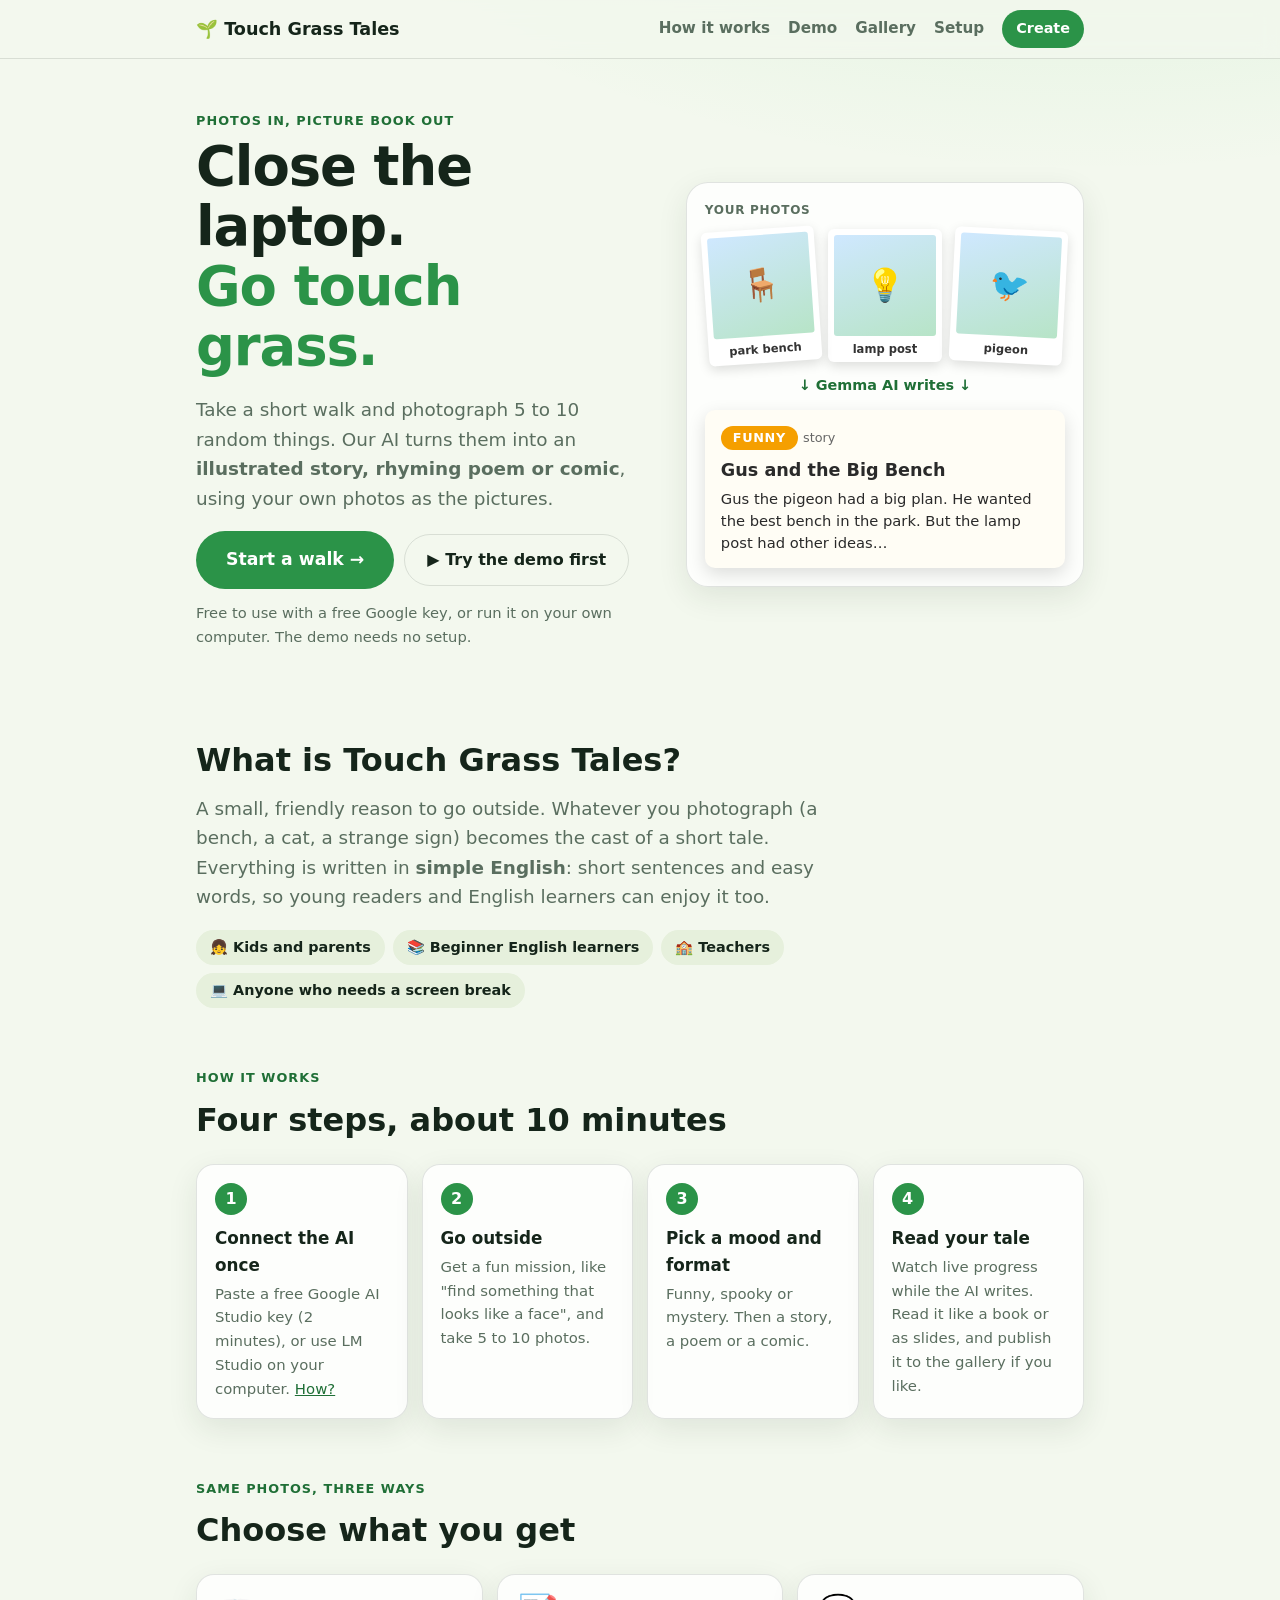
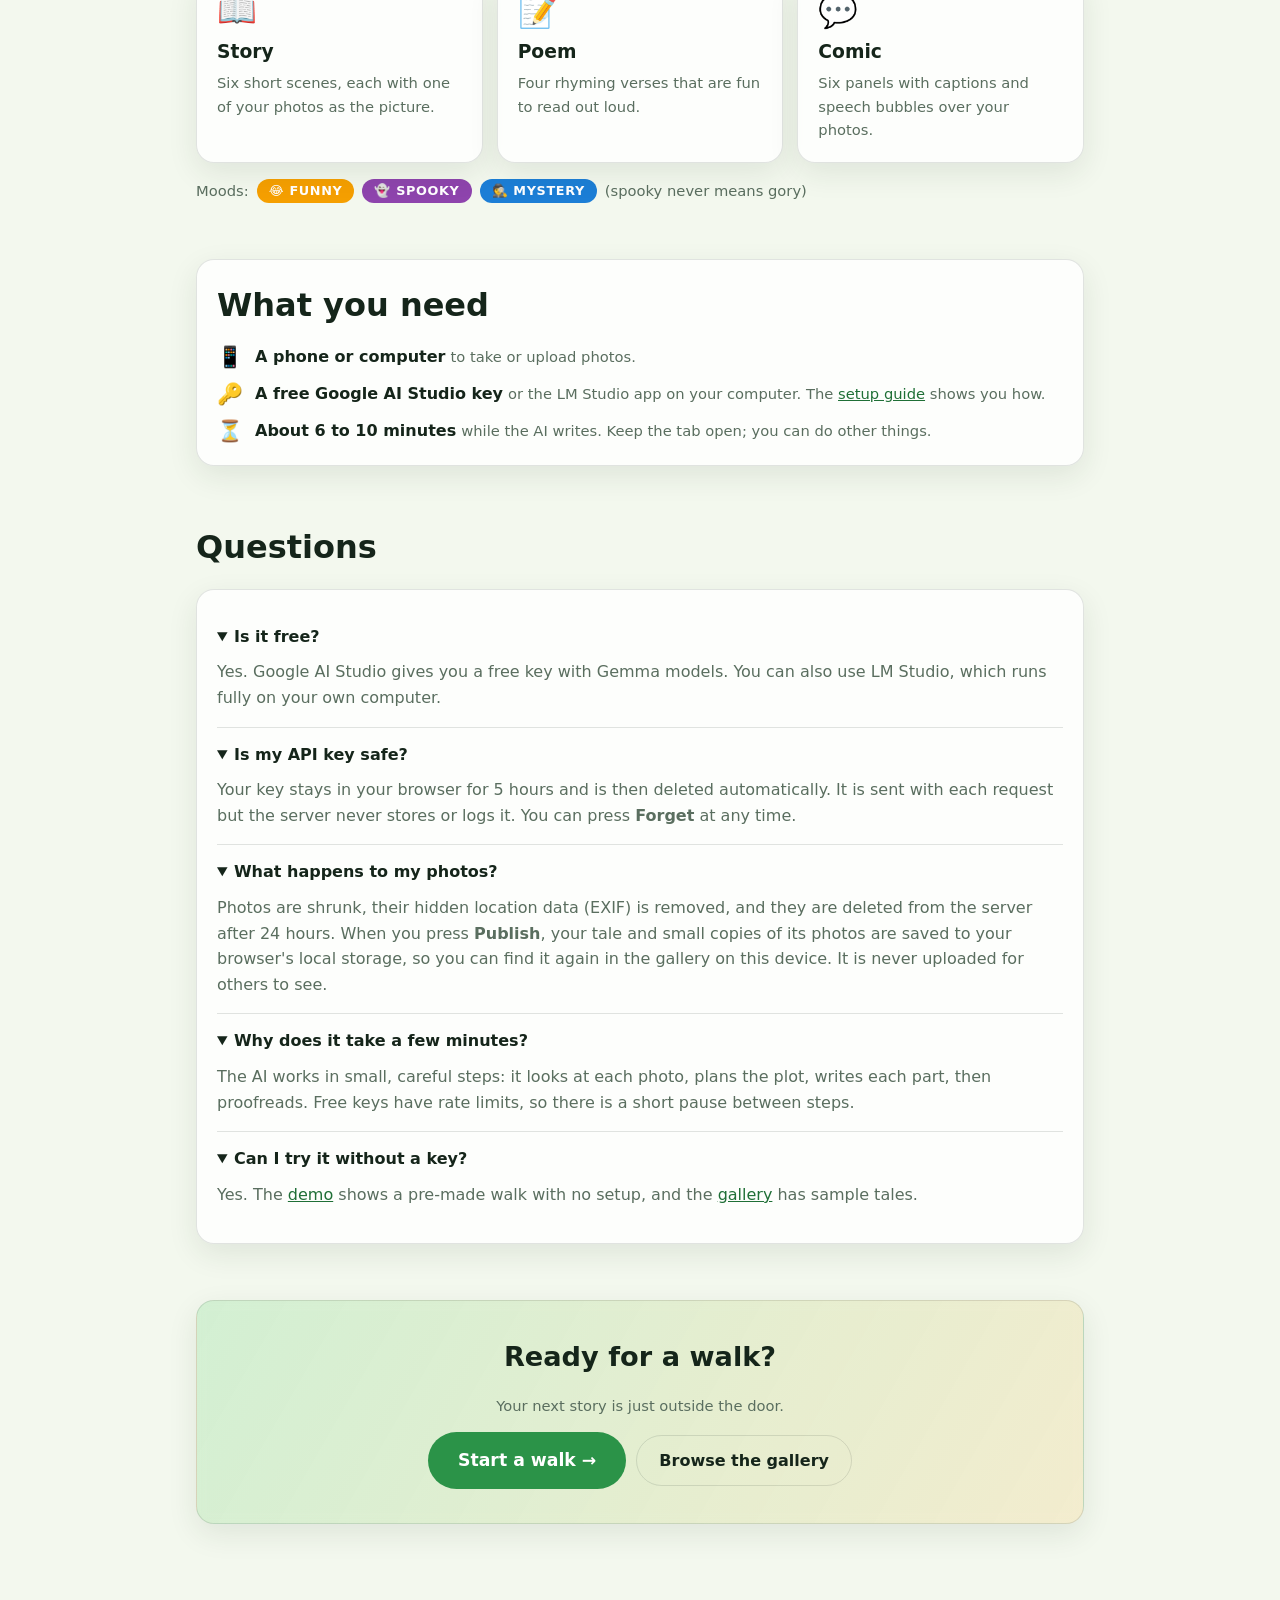
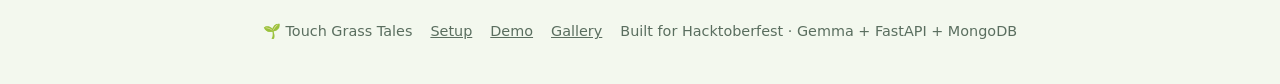
==== app/static/index.html @ 69252c57 "week2 commits" ====
<!doctype html>
<html lang="en">
<head>
<meta charset="utf-8">
<meta name="viewport" content="width=device-width, initial-scale=1">
<title>Touch Grass Tales</title>
<meta name="description" content="Go outside, snap 5 to 10 photos, and Gemma AI turns them into an illustrated children's story, poem or comic.">
<link rel="icon" href="data:image/svg+xml,%3Csvg xmlns='http://www.w3.org/2000/svg' viewBox='0 0 100 100'%3E%3Ctext y='.9em' font-size='90'%3E🌱%3C/text%3E%3C/svg%3E">
<link rel="stylesheet" href="css/styles.css">
</head>
<body>
<header class="nav"><div class="wrap">
  <a class="logo" href="index.html">🌱 Touch Grass Tales</a>
  <nav class="links" aria-label="Main">
    <a class="l" href="#how">How it works</a><a class="l" href="demo.html">Demo</a><a class="l" href="gallery.html">Gallery</a><a class="l" href="setup.html">Setup</a>
  </nav>
  <a class="btn sm cta" href="create.html">Create</a>
</div></header>
<main class="wrap">
  <section class="hero2">
    <div>
      <span class="eyebrow">Photos in, picture book out</span>
      <h1>Close the laptop.<br><span class="grass">Go touch grass.</span></h1>
      <p class="lead">Take a short walk and photograph 5 to 10 random things. Our AI turns them into an <b>illustrated story, rhyming poem or comic</b>, using your own photos as the pictures.</p>
      <div class="row"><a class="btn lg" href="create.html">Start a walk →</a><a class="btn ghost" href="demo.html">▶ Try the demo first</a></div>
      <p class="muted fine">Free to use with a free Google key, or run it on your own computer. The demo needs no setup.</p>
    </div>
    <div class="flow" aria-label="Example: three photos become a story">
      <p class="lbl">Your photos</p>
      <div class="polas" aria-hidden="true">
        <div class="pola"><i>🪑</i>park bench</div>
        <div class="pola"><i>💡</i>lamp post</div>
        <div class="pola"><i>🐦</i>pigeon</div>
      </div>
      <p class="arrow">↓ Gemma AI writes ↓</p>
      <div class="page">
        <span class="badge funny">Funny</span> <span style="font-size:.8rem;color:#666">story</span>
        <h3>Gus and the Big Bench</h3>
        <p>Gus the pigeon had a big plan. He wanted the best bench in the park. But the lamp post had other ideas…</p>
      </div>
    </div>
  </section>

  <section class="section">
    <h2>What is Touch Grass Tales?</h2>
    <p class="lead">A small, friendly reason to go outside. Whatever you photograph (a bench, a cat, a strange sign) becomes the cast of a short tale. Everything is written in <b>simple English</b>: short sentences and easy words, so young readers and English learners can enjoy it too.</p>
    <div class="who" aria-label="Who it is for">
      <span>👧 Kids and parents</span><span>📚 Beginner English learners</span><span>🏫 Teachers</span><span>💻 Anyone who needs a screen break</span>
    </div>
  </section>

  <section class="section" id="how">
    <span class="eyebrow">How it works</span>
    <h2>Four steps, about 10 minutes</h2>
    <ol class="howsteps">
      <li><b>Connect the AI once</b><p>Paste a free Google AI Studio key (2 minutes), or use LM Studio on your computer. <a href="setup.html">How?</a></p></li>
      <li><b>Go outside</b><p>Get a fun mission, like "find something that looks like a face", and take 5 to 10 photos.</p></li>
      <li><b>Pick a mood and format</b><p>Funny, spooky or mystery. Then a story, a poem or a comic.</p></li>
      <li><b>Read your tale</b><p>Watch live progress while the AI writes. Read it like a book or as slides, and publish it to the gallery if you like.</p></li>
    </ol>
  </section>

  <section class="section">
    <span class="eyebrow">Same photos, three ways</span>
    <h2>Choose what you get</h2>
    <div class="formats">
      <div class="card"><div class="ic">📖</div><h3>Story</h3><p class="muted">Six short scenes, each with one of your photos as the picture.</p></div>
      <div class="card"><div class="ic">📝</div><h3>Poem</h3><p class="muted">Four rhyming verses that are fun to read out loud.</p></div>
      <div class="card"><div class="ic">💬</div><h3>Comic</h3><p class="muted">Six panels with captions and speech bubbles over your photos.</p></div>
    </div>
    <div class="moods"><span class="muted">Moods:</span>
      <span class="badge funny">😂 Funny</span><span class="badge horror">👻 Spooky</span><span class="badge suspense">🕵️ Mystery</span>
      <span class="muted">(spooky never means gory)</span></div>
  </section>

  <section class="section card">
    <h2>What you need</h2>
    <ul class="need">
      <li><span>📱</span><span><b>A phone or computer</b> <span class="muted">to take or upload photos.</span></span></li>
      <li><span>🔑</span><span><b>A free Google AI Studio key</b> <span class="muted">or the LM Studio app on your computer. The <a href="setup.html">setup guide</a> shows you how.</span></span></li>
      <li><span>⏳</span><span><b>About 6 to 10 minutes</b> <span class="muted">while the AI writes. Keep the tab open; you can do other things.</span></span></li>
    </ul>
  </section>

  <section class="section">
    <h2>Questions</h2>
    <div class="card faq">
      <details open><summary>Is it free?</summary><p>Yes. Google AI Studio gives you a free key with Gemma models. You can also use LM Studio, which runs fully on your own computer.</p></details>
      <details open><summary>Is my API key safe?</summary><p>Your key stays in your browser for 5 hours and is then deleted automatically. It is sent with each request but the server never stores or logs it. You can press <b>Forget</b> at any time.</p></details>
      <details open><summary>What happens to my photos?</summary><p>Photos are shrunk, their hidden location data (EXIF) is removed, and they are deleted from the server after 24 hours. When you press <b>Publish</b>, your tale and small copies of its photos are saved to your browser's local storage, so you can find it again in the gallery on this device. It is never uploaded for others to see.</p></details>
      <details open><summary>Why does it take a few minutes?</summary><p>The AI works in small, careful steps: it looks at each photo, plans the plot, writes each part, then proofreads. Free keys have rate limits, so there is a short pause between steps.</p></details>
      <details open><summary>Can I try it without a key?</summary><p>Yes. The <a href="demo.html">demo</a> shows a pre-made walk with no setup, and the <a href="gallery.html">gallery</a> has sample tales.</p></details>
    </div>
  </section>

  <section class="section card ctaband">
    <h2>Ready for a walk?</h2>
    <p class="muted">Your next story is just outside the door.</p>
    <div class="row"><a class="btn lg" href="create.html">Start a walk →</a><a class="btn ghost" href="gallery.html">Browse the gallery</a></div>
  </section>
</main>
<footer><div class="wrap">
  <span>🌱 Touch Grass Tales</span><a href="setup.html">Setup</a><a href="demo.html">Demo</a><a href="gallery.html">Gallery</a><span>Built for Hacktoberfest · Gemma + FastAPI + MongoDB</span>
</div></footer>
</body>
</html>
---- app/static/css/styles.css ----
:root {
  --bg: #f3f8ee; --bg2: #e6f0dc; --card: #ffffffcc; --ink: #15251a; --muted: #5a6e5f;
  --green: #2b9348; --green-d: #1f6f36; --amber: #f59f00; --red: #d64545; --line: #15251a1f;
  --shadow: 0 10px 30px #1b3a2418; --r: 18px;
  --funny: #f59f00; --horror: #8e44ad; --suspense: #1c7ed6;
}
@media (prefers-color-scheme: dark) {
  :root:not([data-theme="light"]) {
    --bg: #0e1a12; --bg2: #14261a; --card: #16281dcc; --ink: #e8f3e6; --muted: #93aa98;
    --green: #51cf66; --green-d: #37b24d; --line: #e8f3e61f; --shadow: 0 10px 30px #00000055;
  }
}
* { box-sizing: border-box; }
[hidden] { display: none !important; } /* .btn's display:inline-flex would otherwise beat the hidden attribute */
html { scroll-behavior: smooth; }
body {
  margin: 0; color: var(--ink); font: 16px/1.6 system-ui, -apple-system, "Segoe UI", Roboto, sans-serif;
  background: radial-gradient(900px 500px at 85% -10%, #51cf6633, transparent), var(--bg); min-height: 100vh;
}
a { color: var(--green-d); }
.wrap { max-width: 920px; margin: 0 auto; padding: 0 16px; }
header.nav { position: sticky; top: 0; z-index: 10; backdrop-filter: blur(10px); background: color-mix(in srgb, var(--bg) 80%, transparent); border-bottom: 1px solid var(--line); }
header.nav .wrap { display: flex; align-items: center; gap: 18px; height: 58px; }
.logo { font-weight: 800; text-decoration: none; color: var(--ink); font-size: 1.1rem; white-space: nowrap; }
.nav .links { display: flex; gap: 18px; margin-left: auto; }
.nav a.l { text-decoration: none; color: var(--muted); font-weight: 600; font-size: .95rem; white-space: nowrap; padding: 4px 0; border-bottom: 2px solid transparent; }
.nav a.l:hover, .nav a.l.on, .nav a.l[aria-current=page] { color: var(--green-d); }
.nav a.l[aria-current=page] { border-bottom-color: var(--green); }
.nav .cta { flex: none; }
@media (max-width: 640px) {
  header.nav .wrap { flex-wrap: wrap; height: auto; padding-top: 8px; padding-bottom: 4px; gap: 4px 12px; }
  .logo { margin-right: auto; }
  .nav .links { order: 3; width: 100%; margin: 0; overflow-x: auto; gap: 16px; }
}
h1 { font-size: clamp(2rem, 6vw, 3.4rem); line-height: 1.1; margin: .3em 0; letter-spacing: -.02em; }
h2 { margin: 0 0 .5em; font-size: 1.3rem; }
.lead { color: var(--muted); font-size: 1.15rem; max-width: 36em; }
.hero { padding: 56px 0 28px; }
.grass { color: var(--green); }
.card { background: var(--card); border: 1px solid var(--line); border-radius: var(--r); padding: 20px; box-shadow: var(--shadow); margin: 16px 0; backdrop-filter: blur(6px); }
.grid3 { display: grid; gap: 14px; grid-template-columns: repeat(auto-fit, minmax(240px, 1fr)); }
.btn { display: inline-flex; align-items: center; gap: 8px; border: 0; border-radius: 999px; padding: 12px 22px; font: inherit; font-weight: 700; cursor: pointer; background: var(--green); color: #fff; text-decoration: none; transition: transform .12s, background .2s; }
.btn:hover:not(:disabled) { background: var(--green-d); transform: translateY(-1px); }
.btn:disabled { opacity: .5; cursor: not-allowed; }
.btn.ghost { background: transparent; color: var(--ink); border: 1px solid var(--line); }
.btn.sm { padding: 7px 14px; font-size: .9rem; }
.row { display: flex; flex-wrap: wrap; gap: 10px; align-items: center; }
.muted { color: var(--muted); font-size: .92rem; }
input[type=text], input[type=password], input[type=url], select { width: 100%; padding: 10px 12px; border-radius: 12px; border: 1px solid var(--line); background: var(--bg); color: var(--ink); font: inherit; }
label.f { display: block; font-weight: 600; font-size: .9rem; margin: 10px 0 4px; }
.seg { display: inline-flex; border: 1px solid var(--line); border-radius: 999px; overflow: hidden; }
.seg button { border: 0; background: transparent; color: var(--ink); font: inherit; font-weight: 600; padding: 8px 16px; cursor: pointer; }
.seg button.on { background: var(--green); color: #fff; }
.status { margin-top: 10px; padding: 10px 14px; border-radius: 12px; font-size: .95rem; }
.status.ok { background: #2b934822; color: var(--green-d); }
.status.err { background: #d6454522; color: var(--red); }
.status:empty { display: none; }
.mission { font-size: 1.25rem; font-weight: 700; padding: 14px 18px; border-radius: 14px; background: linear-gradient(120deg, #51cf6633, #f59f0022); }
.drop { border: 2px dashed var(--line); border-radius: var(--r); padding: 28px; text-align: center; cursor: pointer; transition: border-color .2s, background .2s; }
.drop:hover, .drop.over { border-color: var(--green); background: #51cf661a; }
.thumbs { display: grid; gap: 10px; grid-template-columns: repeat(auto-fill, minmax(120px, 1fr)); margin-top: 14px; }
.thumbs div { position: relative; aspect-ratio: 1; border-radius: 12px; overflow: hidden; }
.thumbs img { width: 100%; height: 100%; object-fit: cover; }
.thumbs button { position: absolute; top: 4px; right: 4px; border: 0; border-radius: 50%; width: 26px; height: 26px; background: #000a; color: #fff; cursor: pointer; }
.genres { display: grid; gap: 10px; grid-template-columns: repeat(auto-fit, minmax(160px, 1fr)); }
.genre { border: 2px solid var(--line); background: transparent; color: var(--ink); border-radius: 16px; padding: 14px; font: inherit; cursor: pointer; text-align: left; }
.genre b { display: block; font-size: 1.1rem; }
.genre.on[data-g=funny] { border-color: var(--funny); background: #f59f0018; }
.genre.on[data-g=horror] { border-color: var(--horror); background: #8e44ad18; }
.genre.on[data-g=suspense] { border-color: var(--suspense); background: #1c7ed618; }
.bar { height: 10px; border-radius: 99px; background: var(--bg2); overflow: hidden; margin: 8px 0 14px; }
.bar i { display: block; height: 100%; width: 0; background: linear-gradient(90deg, var(--green), var(--amber)); transition: width .4s; }
.steps { list-style: none; margin: 0; padding: 0; }
.steps li { display: flex; align-items: center; gap: 12px; padding: 8px 0; border-bottom: 1px solid var(--line); }
.steps li:last-child { border: 0; }
.dot { width: 22px; height: 22px; border-radius: 50%; border: 2px solid var(--line); flex: none; display: grid; place-items: center; font-size: .75rem; color: #fff; }
.s-running .dot, .s-retrying .dot { border-color: var(--green); border-top-color: transparent; animation: spin .8s linear infinite; }
.s-retrying .dot { border-color: var(--amber); border-top-color: transparent; }
.s-done .dot { background: var(--green); border-color: var(--green); }
.s-failed .dot { background: var(--red); border-color: var(--red); }
.s-pending { color: var(--muted); }
.steps .meta { margin-left: auto; font-size: .82rem; color: var(--muted); text-align: right; }
@keyframes spin { to { transform: rotate(360deg); } }
.story h2 { font-size: 2rem; margin-bottom: .2em; }
.badge { display: inline-block; padding: 2px 12px; border-radius: 99px; color: #fff; font-size: .8rem; font-weight: 700; text-transform: uppercase; letter-spacing: .05em; }
.badge.funny { background: var(--funny); } .badge.horror { background: var(--horror); } .badge.suspense { background: var(--suspense); }
.story p { font-size: 1.1rem; }
.chips { display: flex; flex-wrap: wrap; gap: 6px; margin: 8px 0; }
.chips span { background: var(--bg2); border-radius: 99px; padding: 2px 10px; font-size: .82rem; }
ol.guide { padding-left: 1.2em; } ol.guide li { margin: .5em 0; }
code, kbd { background: var(--bg2); padding: 1px 6px; border-radius: 6px; font-size: .9em; }
pre { background: #0d1a11; color: #d7f5dc; padding: 14px; border-radius: 12px; overflow-x: auto; }
.tabs { display: flex; gap: 8px; flex-wrap: wrap; margin: 16px 0; }
footer { padding: 40px 0; text-align: center; color: var(--muted); font-size: .9rem; }
@media (prefers-reduced-motion: reduce) { * { animation: none !important; transition: none !important; } }

/* providers, models, gallery */
.seg { flex-wrap: wrap; border-radius: 18px; }
.models { margin-top: 4px; }
.mhead { display: flex; flex-direction: column; margin: 14px 0 8px; }
.mrow { display: grid; grid-template-columns: auto minmax(0, 1fr) minmax(0, 1.1fr); gap: 12px; align-items: center; padding: 12px 14px; margin: 8px 0; border: 1px solid var(--line); border-radius: 14px; background: var(--bg2); }
.mrow .mic { font-size: 1.4rem; line-height: 1; }
.mrow label { display: flex; flex-direction: column; font-size: .95rem; line-height: 1.35; }
.mrow label .muted { font-size: .82rem; }
.mrow select { appearance: none; -webkit-appearance: none; cursor: pointer; font-weight: 600; padding-right: 36px;
  background: var(--bg) url("data:image/svg+xml,%3Csvg xmlns='http://www.w3.org/2000/svg' width='12' height='8'%3E%3Cpath d='M1 1l5 5 5-5' fill='none' stroke='%232b9348' stroke-width='2'/%3E%3C/svg%3E") no-repeat right 14px center; }
.mrow select:hover { border-color: var(--green); }
.cmp { border-collapse: collapse; width: 100%; font-size: .9rem; }
.cmp th, .cmp td { border-bottom: 1px solid var(--line); padding: 8px 10px; text-align: left; vertical-align: top; }
.gal { display: grid; gap: 16px; grid-template-columns: repeat(auto-fill, minmax(260px, 1fr)); margin: 16px 0; }
.gcard { text-align: left; font: inherit; color: inherit; cursor: pointer; padding: 0; overflow: hidden; border-radius: var(--r); border: 1px solid var(--line); background: var(--card); box-shadow: var(--shadow); transition: transform .15s; }
.gcard:hover { transform: translateY(-3px); }
.strip { display: flex; height: 120px; background: var(--bg2); }
.strip img { flex: 1; min-width: 0; object-fit: cover; }
.strip svg { width: 100%; height: 100%; }
.gbody { padding: 14px; }
.gbody h3 { margin: 8px 0 4px; font-size: 1.1rem; }
.gbody p { margin: 0 0 6px; }
dialog { width: min(780px, 94vw); max-height: 90vh; border: 0; border-radius: var(--r); padding: 22px; background: var(--bg); color: var(--ink); box-shadow: 0 20px 60px #0008; }
dialog::backdrop { background: #000a; }
dialog .close { position: sticky; top: 0; float: right; border: 0; border-radius: 50%; width: 34px; height: 34px; font-size: 1.3rem; cursor: pointer; background: var(--bg2); color: var(--ink); }
@media (max-width: 560px) { .mrow { grid-template-columns: auto minmax(0, 1fr); } .mrow select { grid-column: 1 / -1; } }


/* key card, status pill, AI-call counter */
.keycard { margin-top: 12px; padding: 14px; border: 1px solid var(--line); border-radius: 14px; background: var(--bg2); }
.pill { display: inline-block; padding: 3px 12px; border-radius: 99px; font-size: .85rem; font-weight: 700; background: #8883; }
.pill.connected { background: #2b934833; color: var(--green-d); }
.pill.disconnected { background: #d6454526; color: var(--red); }
.pill.saved { background: #f59f0030; color: #b36b00; }
.keycard code { word-break: break-all; }
.stats { display: grid; gap: 8px; grid-template-columns: repeat(auto-fit, minmax(120px, 1fr)); margin-top: 12px; }
.stats div { background: var(--card); border-radius: 10px; padding: 8px 10px; }
.stats span { display: block; font-size: .75rem; color: var(--muted); }
.llm { display: flex; justify-content: space-between; flex-wrap: wrap; gap: 6px; padding: 10px 14px; border-radius: 12px; background: var(--bg2); font-size: .95rem; }
#llm-wait { min-height: 1.4em; margin: 6px 2px 0; }

.s-skipped { color: var(--muted); }
.s-skipped .dot { background: var(--muted); border-color: var(--muted); }

.gap { margin-top: 14px; }
.gap input[type=range] { width: 100%; accent-color: var(--green); }

/* illustrations: the user's own photos at their natural proportions (never cropped), caption printed on the picture */
.scene { margin: 20px auto; text-align: center; }
.shot { position: relative; display: block; width: fit-content; max-width: 100%; margin: 0 auto; border-radius: 14px; overflow: hidden; box-shadow: 0 6px 18px #0003; line-height: 0; }
.shot img { display: block; width: auto; height: auto; max-width: 100%; max-height: min(70vh, 520px); }
.shot::after { content: ""; position: absolute; inset: 0; box-shadow: inset 0 0 60px #0006; pointer-events: none; }
.shot .cap { position: absolute; left: 0; right: 0; bottom: 0; z-index: 1; padding: 28px 14px 10px; line-height: 1.3; text-align: left; font-size: 1rem; font-weight: 600; color: #fff; text-shadow: 0 1px 4px #000a; background: linear-gradient(transparent, #000b); }
.story.funny .shot img { filter: saturate(1.3) brightness(1.05); }
.story.horror .shot img { filter: grayscale(.6) contrast(1.15) brightness(.8); }
.story.suspense .shot img { filter: sepia(.4) contrast(1.12) saturate(.9); }
.shot.svg svg { display: block; width: min(100%, 460px); height: auto; }
/* slides */
.viewtoggle { margin: 12px 0 4px; }
.slides { margin-top: 12px; outline: none; }
.slide { display: grid; gap: 18px; grid-template-columns: minmax(0, 1.1fr) minmax(0, 1fr); align-items: center; padding: 16px; border: 1px solid var(--line); border-radius: var(--r); background: var(--bg2); }
.slide .scene { margin: 0; }
.slide .txt p { font-size: 1.02rem; }
.slide:not(:has(.pic)) { grid-template-columns: 1fr; }
.slidenav { display: flex; justify-content: space-between; align-items: center; margin-top: 12px; }
.slidenav .count { color: var(--muted); font-weight: 600; }
@media (max-width: 700px) { .slide { grid-template-columns: 1fr; } }

/* poem + comic */
.btn.alt { background: transparent; color: var(--green-d); border: 2px solid var(--green); }
.btn.alt:hover:not(:disabled) { background: #51cf6622; }
.makebar .btn { flex: 1 1 180px; justify-content: center; }
.story.poem .verse { white-space: pre-line; text-align: center; font-size: 1.15rem; line-height: 1.9; margin: 1.1em 0; }
.comic { display: grid; gap: 18px; grid-template-columns: repeat(auto-fit, minmax(min(100%, 300px), 1fr)); margin-top: 14px; }
.panel { margin: 0; background: #fffdf5; color: #111; border: 3px solid #111; border-radius: 6px; padding: 8px; box-shadow: 5px 5px 0 #111; }
.pcap { background: #ffe066; border: 2px solid #111; padding: 4px 8px; font-weight: 700; font-size: .92rem; margin-bottom: 8px; }
.pshot { background: #ddd; border: 2px solid #111; line-height: 0; }
.pshot img { display: block; width: 100%; height: auto; max-height: 360px; object-fit: contain; }
.story.funny .pshot img { filter: saturate(1.3) brightness(1.05); }
.story.horror .pshot img { filter: grayscale(.6) contrast(1.15) brightness(.8); }
.story.suspense .pshot img { filter: sepia(.4) contrast(1.12) saturate(.9); }
.bubbles { display: grid; gap: 8px; margin-top: 12px; }
.bubble { position: relative; background: #fff; border: 2px solid #111; border-radius: 18px; padding: 6px 12px; font-size: .95rem; }
.bubble b { display: block; font-size: .7rem; text-transform: uppercase; letter-spacing: .05em; color: #555; }
.bubble::before, .bubble::after { content: ""; position: absolute; left: 22px; border: 8px solid transparent; border-top: 0; }
.bubble::before { top: -9px; border-bottom-color: #111; }
.bubble::after { top: -6px; border-bottom-color: #fff; }
.slide.single { grid-template-columns: 1fr; max-width: 460px; margin: 0 auto; }

/* ---------- UX refresh: shared ---------- */
:focus-visible { outline: 3px solid var(--green); outline-offset: 2px; border-radius: 6px; }
.btn:focus-visible, .genre:focus-visible { outline-offset: 3px; }
.btn.lg { padding: 15px 30px; font-size: 1.08rem; }
.pagehead { padding: 28px 0 4px; }
.pagehead h1 { font-size: clamp(1.9rem, 5vw, 2.6rem); }
.eyebrow { display: inline-block; font-size: .8rem; font-weight: 800; letter-spacing: .08em; text-transform: uppercase; color: var(--green-d); margin-bottom: 6px; }
.section { margin: 56px 0; }
.section > h2 { font-size: clamp(1.5rem, 4vw, 2rem); margin-bottom: .25em; }
.section > .lead { margin-top: 0; }
footer .wrap { display: flex; flex-wrap: wrap; justify-content: center; gap: 6px 18px; }
footer a { color: var(--muted); }

/* home: hero */
.hero2 { display: grid; gap: 32px; grid-template-columns: minmax(0, 1.15fr) minmax(0, 1fr); align-items: center; padding: 48px 0 16px; }
.hero2 h1 { margin-top: 0; }
.hero2 .row { margin-top: 18px; }
.hero2 .fine { margin-top: 12px; }
@media (max-width: 780px) { .hero2 { grid-template-columns: 1fr; padding-top: 28px; } }
.flow { position: relative; padding: 18px; border-radius: 22px; background: var(--card); border: 1px solid var(--line); box-shadow: var(--shadow); }
.flow .lbl { font-size: .75rem; font-weight: 800; letter-spacing: .06em; text-transform: uppercase; color: var(--muted); margin: 0 0 8px; }
.polas { display: grid; grid-template-columns: repeat(3, 1fr); gap: 10px; }
.pola { background: #fff; color: #333; padding: 6px 6px 4px; border-radius: 6px; box-shadow: 0 4px 12px #0002; text-align: center; font-size: .72rem; font-weight: 600; }
.pola:nth-child(1) { transform: rotate(-4deg); } .pola:nth-child(3) { transform: rotate(3deg); }
.pola i { display: grid; place-items: center; aspect-ratio: 1; font-style: normal; font-size: 2rem; border-radius: 3px; margin-bottom: 4px; background: linear-gradient(160deg, #cfe8ff, #b7e4c7); }
.arrow { text-align: center; font-weight: 700; color: var(--green-d); margin: 12px 0; font-size: .9rem; }
.page { background: #fffdf5; color: #2a2a2a; border-radius: 10px; padding: 14px 16px; box-shadow: 0 6px 18px #0002; }
.page h3 { margin: 6px 0 4px; font-size: 1.1rem; }
.page p { margin: 0; font-size: .92rem; line-height: 1.5; }

/* home: who-for chips, steps, formats, FAQ */
.who { display: flex; flex-wrap: wrap; gap: 8px; margin-top: 14px; }
.who span { background: var(--bg2); border-radius: 99px; padding: 6px 14px; font-size: .9rem; font-weight: 600; }
.howsteps { list-style: none; padding: 0; margin: 18px 0 0; display: grid; gap: 14px; grid-template-columns: repeat(auto-fit, minmax(200px, 1fr)); counter-reset: s; }
.howsteps li { background: var(--card); border: 1px solid var(--line); border-radius: var(--r); padding: 18px 18px 16px; box-shadow: var(--shadow); counter-increment: s; }
.howsteps li::before { content: counter(s); display: grid; place-items: center; width: 32px; height: 32px; border-radius: 50%; background: var(--green); color: #fff; font-weight: 800; margin-bottom: 10px; }
.howsteps b { display: block; font-size: 1.05rem; margin-bottom: 4px; }
.howsteps p { margin: 0; color: var(--muted); font-size: .93rem; }
.formats { display: grid; gap: 14px; grid-template-columns: repeat(auto-fit, minmax(220px, 1fr)); margin-top: 18px; }
.formats .card { margin: 0; }
.formats .ic { font-size: 2rem; line-height: 1; }
.formats h3 { margin: 10px 0 4px; }
.formats p { margin: 0; }
.moods { display: flex; flex-wrap: wrap; gap: 8px; margin-top: 16px; align-items: center; }
.need { list-style: none; padding: 0; margin: 12px 0 0; display: grid; gap: 10px; }
.need li { display: flex; gap: 12px; align-items: flex-start; }
.need li > span:first-child { font-size: 1.3rem; line-height: 1.3; }
.faq details { border-bottom: 1px solid var(--line); padding: 4px 0; }
.faq details:last-child { border: 0; }
.faq summary { cursor: pointer; font-weight: 700; padding: 10px 0; }
.faq details p { margin: 0 0 12px; color: var(--muted); }
.ctaband { text-align: center; padding: 34px 20px; background: linear-gradient(120deg, #51cf6633, #f59f0022); }
.ctaband h2 { font-size: 1.7rem; }
.ctaband .row { justify-content: center; }

/* ---------- create page: numbered step cards ---------- */
.step { padding: 0; }
.step > .head, .stepbox > summary { display: flex; align-items: center; gap: 14px; padding: 18px 20px; }
.stepbox > summary { cursor: pointer; list-style: none; }
.stepbox > summary::-webkit-details-marker { display: none; }
.step .body { padding: 0 20px 20px; }
.num { flex: none; display: grid; place-items: center; width: 34px; height: 34px; border-radius: 50%; border: 2px solid var(--green); color: var(--green-d); font-weight: 800; }
.step.done .num { background: var(--green); color: #fff; font-size: 0; }
.step.done .num::after { content: "✓"; font-size: 1rem; }
.st-title { display: flex; flex-direction: column; min-width: 0; flex: 1; }
.st-title b { font-size: 1.15rem; }
.st-title .muted { line-height: 1.35; }
.chev { flex: none; font-size: .85rem; font-weight: 700; color: var(--green-d); white-space: nowrap; }
.stepbox[open] .chev::after { content: "Hide ▲"; }
.stepbox:not([open]) .chev::after { content: "Change ▼"; }
.step.attn { border-color: var(--amber); }
.choicelabel { font-weight: 700; margin: 4px 0 8px; }
.choicelabel + .genres { margin-bottom: 18px; }
.genre { transition: border-color .15s, background .15s; }
.genre:hover { border-color: var(--green); }
.genre[data-k].on { border-color: var(--green); background: #51cf661f; }
.meter { height: 8px; border-radius: 99px; background: var(--bg2); overflow: hidden; margin-top: 12px; }
.meter i { display: block; height: 100%; width: 0; background: var(--amber); transition: width .3s, background .3s; }
.meter.ok i { background: var(--green); }
.photohint { margin: 6px 0 0; }
.drop .big { font-size: 2rem; display: block; margin-bottom: 4px; }
.share { display: flex; gap: 10px; align-items: flex-start; cursor: pointer; padding: 12px 14px; border-radius: 12px; background: var(--bg2); }
.share input { margin-top: 5px; accent-color: var(--green); }
.makebox { text-align: center; }
.makebox .btn { width: 100%; max-width: 440px; justify-content: center; }
.todo { list-style: none; padding: 0; margin: 12px auto 0; max-width: 440px; text-align: left; }
.todo li { padding: 8px 12px; border-radius: 10px; background: #f59f001f; margin: 6px 0; font-size: .95rem; }
.todo li a { font-weight: 700; }
.ready { color: var(--green-d); font-weight: 700; margin: 10px 0 0; }
.tip { font-size: .9rem; padding: 10px 14px; border-radius: 12px; background: var(--bg2); color: var(--muted); }

/* settings: advanced section folded away */
details.adv { margin-top: 16px; border-top: 1px solid var(--line); padding-top: 10px; }
details.adv > summary { cursor: pointer; font-weight: 700; color: var(--muted); padding: 4px 0; }

/* setup page */
.pick { display: grid; gap: 14px; grid-template-columns: repeat(auto-fit, minmax(240px, 1fr)); }
.pick a { display: block; text-decoration: none; color: inherit; margin: 0; transition: transform .15s, border-color .15s; }
.pick a:hover { transform: translateY(-2px); border-color: var(--green); }
.pick .tag { display: inline-block; font-size: .72rem; font-weight: 800; text-transform: uppercase; letter-spacing: .05em; padding: 2px 10px; border-radius: 99px; background: var(--green); color: #fff; }
.pick .tag.alt { background: var(--bg2); color: var(--muted); }
.pick h3 { margin: 8px 0 4px; }
.pick ul { margin: 8px 0 0; padding-left: 1.1em; color: var(--muted); font-size: .92rem; }
details.more > summary { cursor: pointer; font-weight: 700; padding: 6px 0; }
.card.hl { border: 2px solid var(--green); }
.inputs { display: flex; gap: 10px; flex-wrap: wrap; align-items: center; justify-content: center; margin: 14px 0 4px; }
.inputs .pola { width: 84px; }

/* result actions, empty states */
.after { margin-top: 22px; padding-top: 16px; border-top: 1px solid var(--line); }
.empty { text-align: center; padding: 28px 16px; }

/* publish box under a finished tale */
.publish { margin-top: 22px; padding: 16px 18px; border-radius: 14px; border: 2px solid var(--green); background: #51cf6614; }
.publish h3 { margin: 0 0 6px; }
.publish .warn { margin: 0 0 12px; padding: 10px 12px; border-radius: 10px; background: #f59f001f; }
.gal h2 { grid-column: 1 / -1; margin: 12px 0 0; font-size: 1.15rem; }
dialog .row.top { margin: 0 44px 10px 0; }
.publish.done .warn { display: none; }
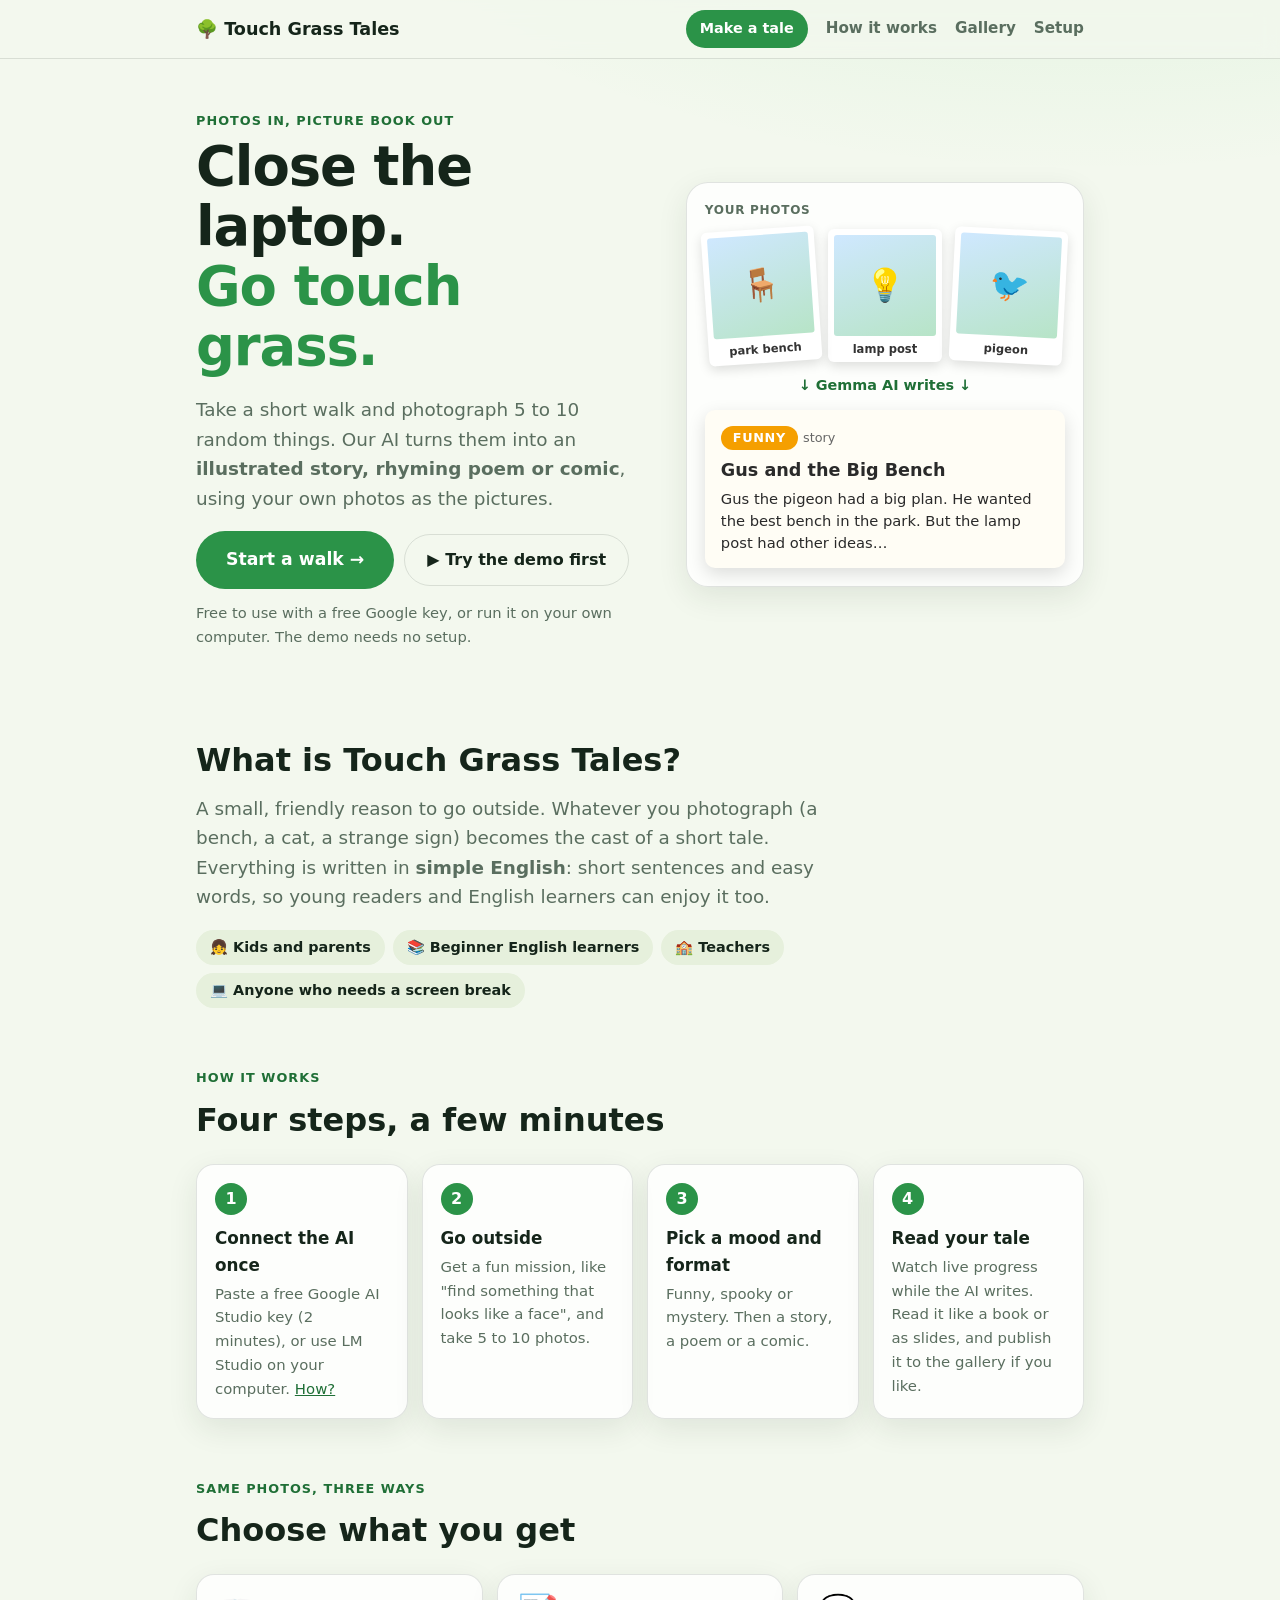
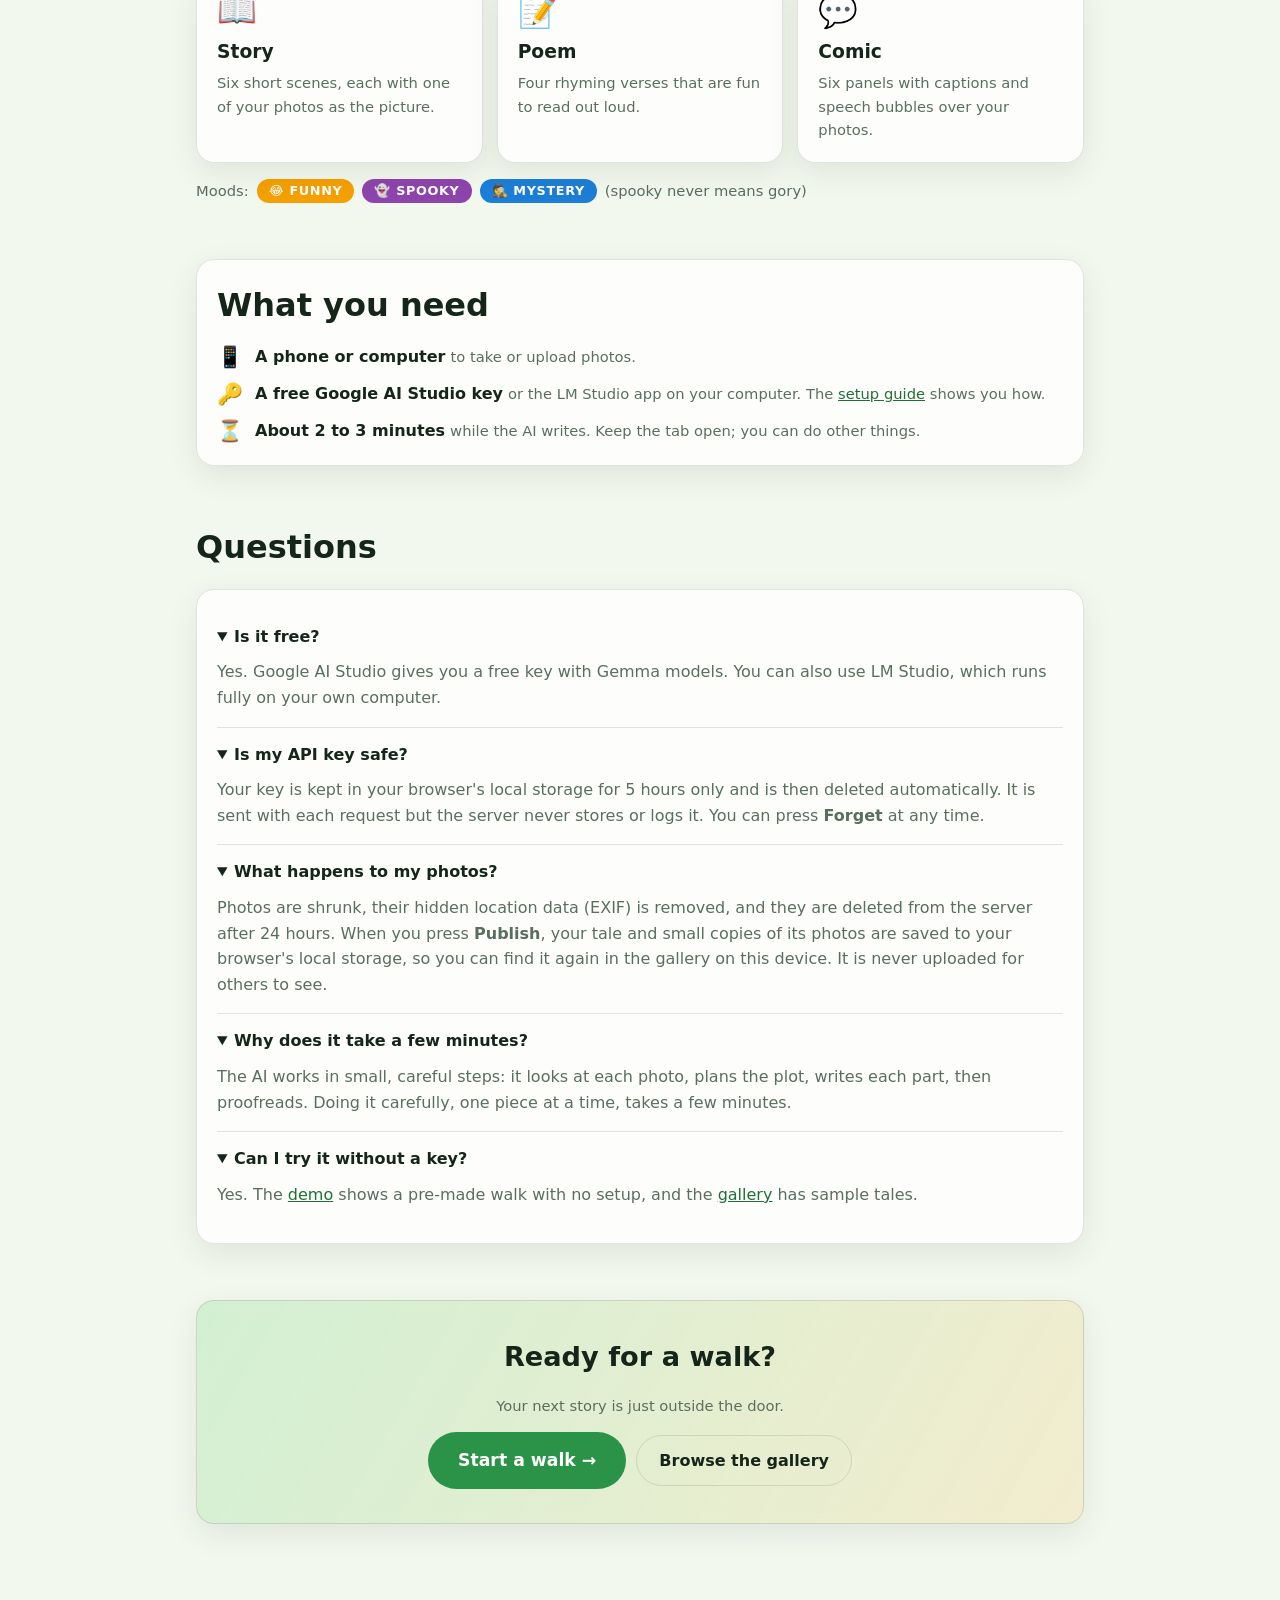
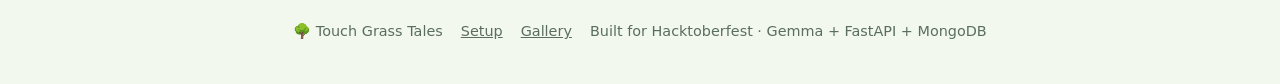
==== commit bb590456: "Added static" ====
--- a/app/static/index.html
+++ b/app/static/index.html
@@ -5,16 +5,15 @@
 <meta name="viewport" content="width=device-width, initial-scale=1">
 <title>Touch Grass Tales</title>
 <meta name="description" content="Go outside, snap 5 to 10 photos, and Gemma AI turns them into an illustrated children's story, poem or comic.">
-<link rel="icon" href="data:image/svg+xml,%3Csvg xmlns='http://www.w3.org/2000/svg' viewBox='0 0 100 100'%3E%3Ctext y='.9em' font-size='90'%3E🌱%3C/text%3E%3C/svg%3E">
+<link rel="icon" href="data:image/svg+xml,%3Csvg xmlns='http://www.w3.org/2000/svg' viewBox='0 0 100 100'%3E%3Ctext y='.9em' font-size='90'%3E🌳%3C/text%3E%3C/svg%3E">
 <link rel="stylesheet" href="css/styles.css">
 </head>
 <body>
 <header class="nav"><div class="wrap">
-  <a class="logo" href="index.html">🌱 Touch Grass Tales</a>
+  <a class="logo" href="index.html">🌳 Touch Grass Tales</a>
   <nav class="links" aria-label="Main">
-    <a class="l" href="#how">How it works</a><a class="l" href="demo.html">Demo</a><a class="l" href="gallery.html">Gallery</a><a class="l" href="setup.html">Setup</a>
+    <a class="btn sm cta" href="create.html">Make a tale</a><a class="l" href="#how">How it works</a><a class="l" href="gallery.html">Gallery</a><a class="l" href="setup.html">Setup</a>
   </nav>
-  <a class="btn sm cta" href="create.html">Create</a>
 </div></header>
 <main class="wrap">
   <section class="hero2">
@@ -51,7 +50,7 @@
 
   <section class="section" id="how">
     <span class="eyebrow">How it works</span>
-    <h2>Four steps, about 10 minutes</h2>
+    <h2>Four steps, a few minutes</h2>
     <ol class="howsteps">
       <li><b>Connect the AI once</b><p>Paste a free Google AI Studio key (2 minutes), or use LM Studio on your computer. <a href="setup.html">How?</a></p></li>
       <li><b>Go outside</b><p>Get a fun mission, like "find something that looks like a face", and take 5 to 10 photos.</p></li>
@@ -78,7 +77,7 @@
     <ul class="need">
       <li><span>📱</span><span><b>A phone or computer</b> <span class="muted">to take or upload photos.</span></span></li>
       <li><span>🔑</span><span><b>A free Google AI Studio key</b> <span class="muted">or the LM Studio app on your computer. The <a href="setup.html">setup guide</a> shows you how.</span></span></li>
-      <li><span>⏳</span><span><b>About 6 to 10 minutes</b> <span class="muted">while the AI writes. Keep the tab open; you can do other things.</span></span></li>
+      <li><span>⏳</span><span><b>About 2 to 3 minutes</b> <span class="muted">while the AI writes. Keep the tab open; you can do other things.</span></span></li>
     </ul>
   </section>
 
@@ -86,9 +85,9 @@
     <h2>Questions</h2>
     <div class="card faq">
       <details open><summary>Is it free?</summary><p>Yes. Google AI Studio gives you a free key with Gemma models. You can also use LM Studio, which runs fully on your own computer.</p></details>
-      <details open><summary>Is my API key safe?</summary><p>Your key stays in your browser for 5 hours and is then deleted automatically. It is sent with each request but the server never stores or logs it. You can press <b>Forget</b> at any time.</p></details>
+      <details open><summary>Is my API key safe?</summary><p>Your key is kept in your browser's local storage for 5 hours only and is then deleted automatically. It is sent with each request but the server never stores or logs it. You can press <b>Forget</b> at any time.</p></details>
       <details open><summary>What happens to my photos?</summary><p>Photos are shrunk, their hidden location data (EXIF) is removed, and they are deleted from the server after 24 hours. When you press <b>Publish</b>, your tale and small copies of its photos are saved to your browser's local storage, so you can find it again in the gallery on this device. It is never uploaded for others to see.</p></details>
-      <details open><summary>Why does it take a few minutes?</summary><p>The AI works in small, careful steps: it looks at each photo, plans the plot, writes each part, then proofreads. Free keys have rate limits, so there is a short pause between steps.</p></details>
+      <details open><summary>Why does it take a few minutes?</summary><p>The AI works in small, careful steps: it looks at each photo, plans the plot, writes each part, then proofreads. Doing it carefully, one piece at a time, takes a few minutes.</p></details>
       <details open><summary>Can I try it without a key?</summary><p>Yes. The <a href="demo.html">demo</a> shows a pre-made walk with no setup, and the <a href="gallery.html">gallery</a> has sample tales.</p></details>
     </div>
   </section>
@@ -100,7 +99,7 @@
   </section>
 </main>
 <footer><div class="wrap">
-  <span>🌱 Touch Grass Tales</span><a href="setup.html">Setup</a><a href="demo.html">Demo</a><a href="gallery.html">Gallery</a><span>Built for Hacktoberfest · Gemma + FastAPI + MongoDB</span>
+  <span>🌳 Touch Grass Tales</span><a href="setup.html">Setup</a><a href="gallery.html">Gallery</a><span>Built for Hacktoberfest · Gemma + FastAPI + MongoDB</span>
 </div></footer>
 </body>
 </html>
--- a/app/static/css/styles.css
+++ b/app/static/css/styles.css
@@ -3,14 +3,24 @@
   --green: #2b9348; --green-d: #1f6f36; --amber: #f59f00; --red: #d64545; --line: #15251a1f;
   --shadow: 0 10px 30px #1b3a2418; --r: 18px;
   --funny: #f59f00; --horror: #8e44ad; --suspense: #1c7ed6;
+  --thumb: #2b934866; --thumb-h: #2b9348aa;
+  color-scheme: light; /* native controls (scrollbars, inputs) follow the theme */
 }
 @media (prefers-color-scheme: dark) {
   :root:not([data-theme="light"]) {
     --bg: #0e1a12; --bg2: #14261a; --card: #16281dcc; --ink: #e8f3e6; --muted: #93aa98;
     --green: #51cf66; --green-d: #37b24d; --line: #e8f3e61f; --shadow: 0 10px 30px #00000055;
+    --thumb: #51cf6655; --thumb-h: #51cf66aa;
+    color-scheme: dark;
   }
 }
 * { box-sizing: border-box; }
+/* themed scrollbars: page, story popup, wide tables */
+html, dialog, .nav .links, div[style*="overflow-x"] { scrollbar-width: thin; scrollbar-color: var(--thumb) transparent; }
+::-webkit-scrollbar { width: 10px; height: 10px; }
+::-webkit-scrollbar-track { background: transparent; }
+::-webkit-scrollbar-thumb { background: var(--thumb); border-radius: 99px; border: 2px solid transparent; background-clip: padding-box; }
+::-webkit-scrollbar-thumb:hover { background: var(--thumb-h); background-clip: padding-box; }
 [hidden] { display: none !important; } /* .btn's display:inline-flex would otherwise beat the hidden attribute */
 html { scroll-behavior: smooth; }
 body {
@@ -22,7 +32,7 @@
 header.nav { position: sticky; top: 0; z-index: 10; backdrop-filter: blur(10px); background: color-mix(in srgb, var(--bg) 80%, transparent); border-bottom: 1px solid var(--line); }
 header.nav .wrap { display: flex; align-items: center; gap: 18px; height: 58px; }
 .logo { font-weight: 800; text-decoration: none; color: var(--ink); font-size: 1.1rem; white-space: nowrap; }
-.nav .links { display: flex; gap: 18px; margin-left: auto; }
+.nav .links { display: flex; align-items: center; gap: 18px; margin-left: auto; }
 .nav a.l { text-decoration: none; color: var(--muted); font-weight: 600; font-size: .95rem; white-space: nowrap; padding: 4px 0; border-bottom: 2px solid transparent; }
 .nav a.l:hover, .nav a.l.on, .nav a.l[aria-current=page] { color: var(--green-d); }
 .nav a.l[aria-current=page] { border-bottom-color: var(--green); }
@@ -30,7 +40,7 @@
 @media (max-width: 640px) {
   header.nav .wrap { flex-wrap: wrap; height: auto; padding-top: 8px; padding-bottom: 4px; gap: 4px 12px; }
   .logo { margin-right: auto; }
-  .nav .links { order: 3; width: 100%; margin: 0; overflow-x: auto; gap: 16px; }
+  .nav .links { order: 3; width: 100%; margin: 0; overflow-x: auto; gap: 16px; padding-bottom: 4px; }
 }
 h1 { font-size: clamp(2rem, 6vw, 3.4rem); line-height: 1.1; margin: .3em 0; letter-spacing: -.02em; }
 h2 { margin: 0 0 .5em; font-size: 1.3rem; }
@@ -116,7 +126,7 @@
 .gbody { padding: 14px; }
 .gbody h3 { margin: 8px 0 4px; font-size: 1.1rem; }
 .gbody p { margin: 0 0 6px; }
-dialog { width: min(780px, 94vw); max-height: 90vh; border: 0; border-radius: var(--r); padding: 22px; background: var(--bg); color: var(--ink); box-shadow: 0 20px 60px #0008; }
+dialog { width: min(780px, 94vw); max-height: 90vh; overscroll-behavior: contain; border: 1px solid var(--line); border-radius: var(--r); padding: 22px; background: var(--bg); color: var(--ink); box-shadow: 0 20px 60px #0008; }
 dialog::backdrop { background: #000a; }
 dialog .close { position: sticky; top: 0; float: right; border: 0; border-radius: 50%; width: 34px; height: 34px; font-size: 1.3rem; cursor: pointer; background: var(--bg2); color: var(--ink); }
 @media (max-width: 560px) { .mrow { grid-template-columns: auto minmax(0, 1fr); } .mrow select { grid-column: 1 / -1; } }
@@ -302,3 +312,15 @@
 .gal h2 { grid-column: 1 / -1; margin: 12px 0 0; font-size: 1.15rem; }
 dialog .row.top { margin: 0 44px 10px 0; }
 .publish.done .warn { display: none; }
+
+/* sneak peek: parts appear while the rest is still being written */
+.peek { margin: 4px 0 16px; padding: 14px 16px; border-radius: 14px; border: 1px solid var(--line); background: var(--bg2); max-height: 420px; overflow-y: auto; }
+.peek .eyebrow { margin: 0; }
+.peek h3 { margin: 4px 0 6px; }
+.peek h3:empty { display: none; }
+.peek-part p { margin: .6em 0; }
+.peek-part .verse { white-space: pre-line; text-align: center; }
+.peek-part .pcap { color: #111; margin: 10px 0 6px; }
+.peek-part .bubble { color: #111; margin: 6px 0 0 10px; }
+.peek-part.fresh { animation: fadein .6s ease; }
+@keyframes fadein { from { opacity: 0; transform: translateY(6px); } }
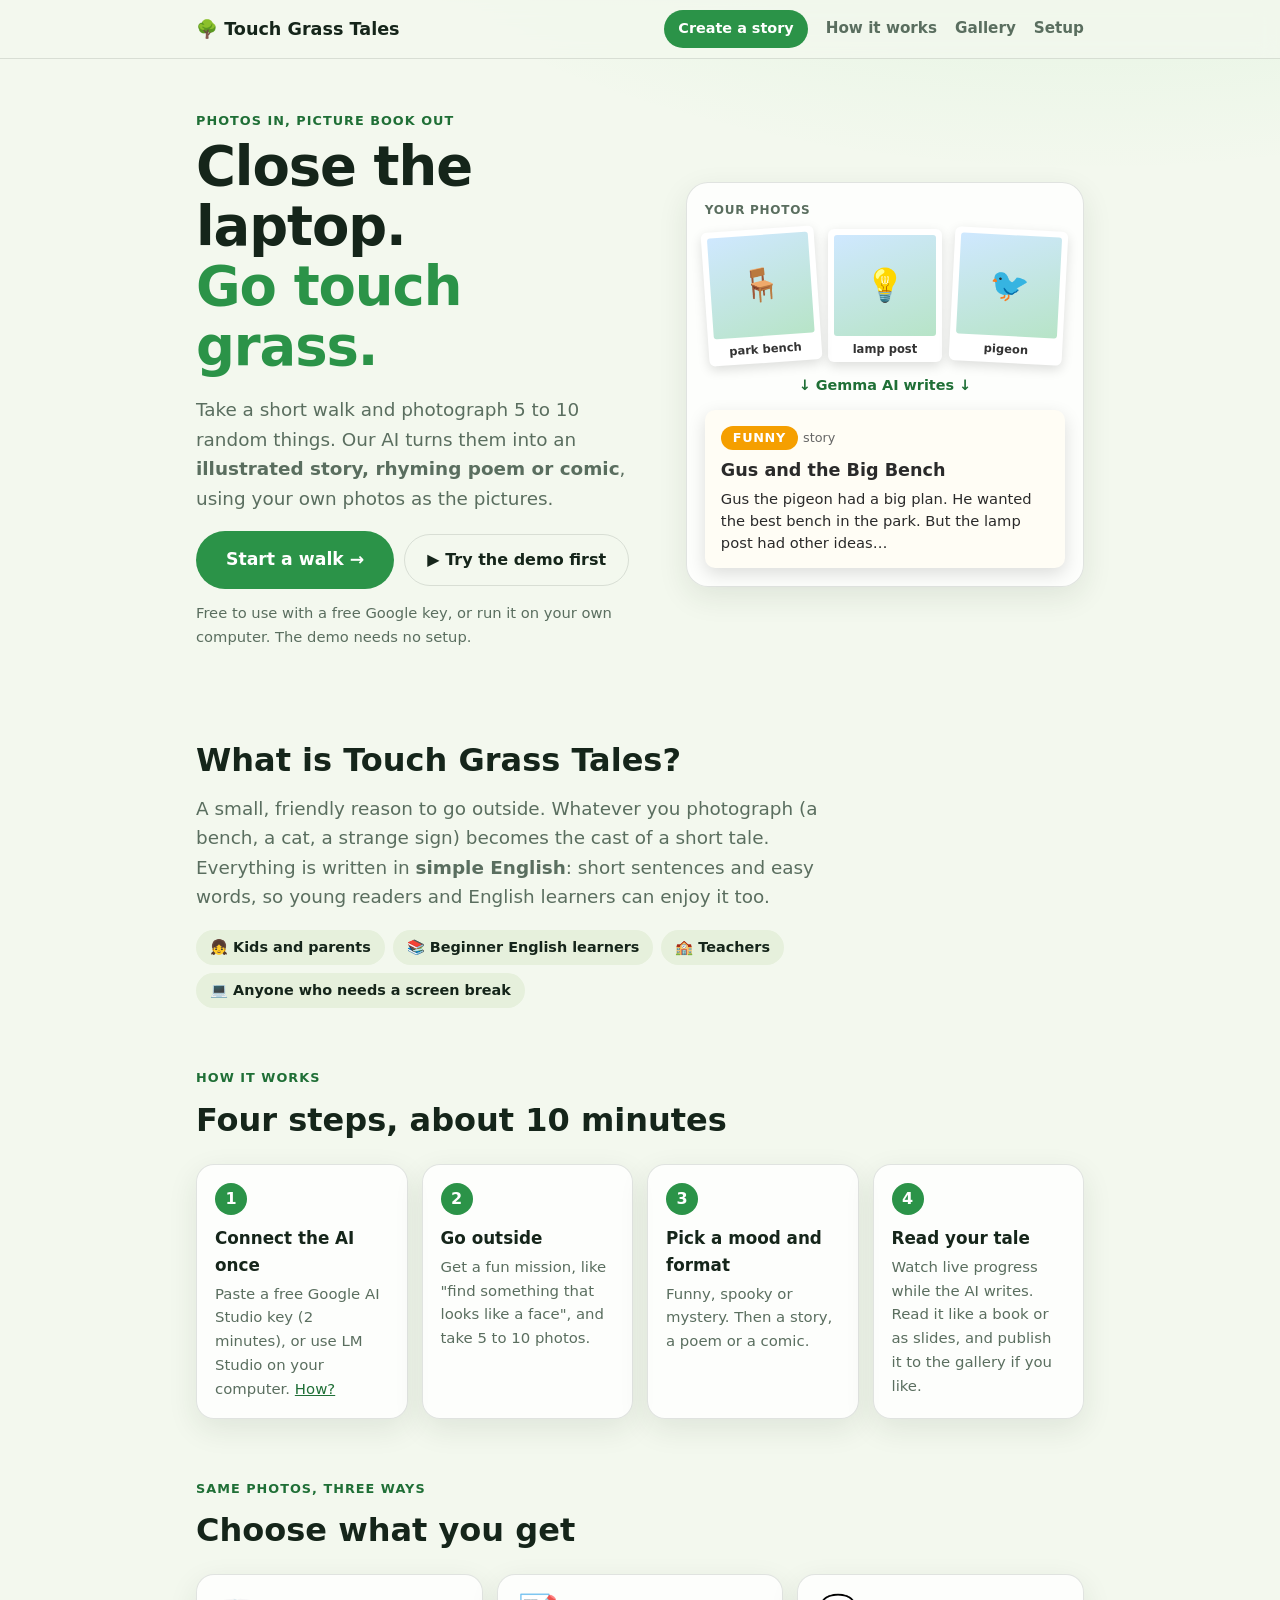
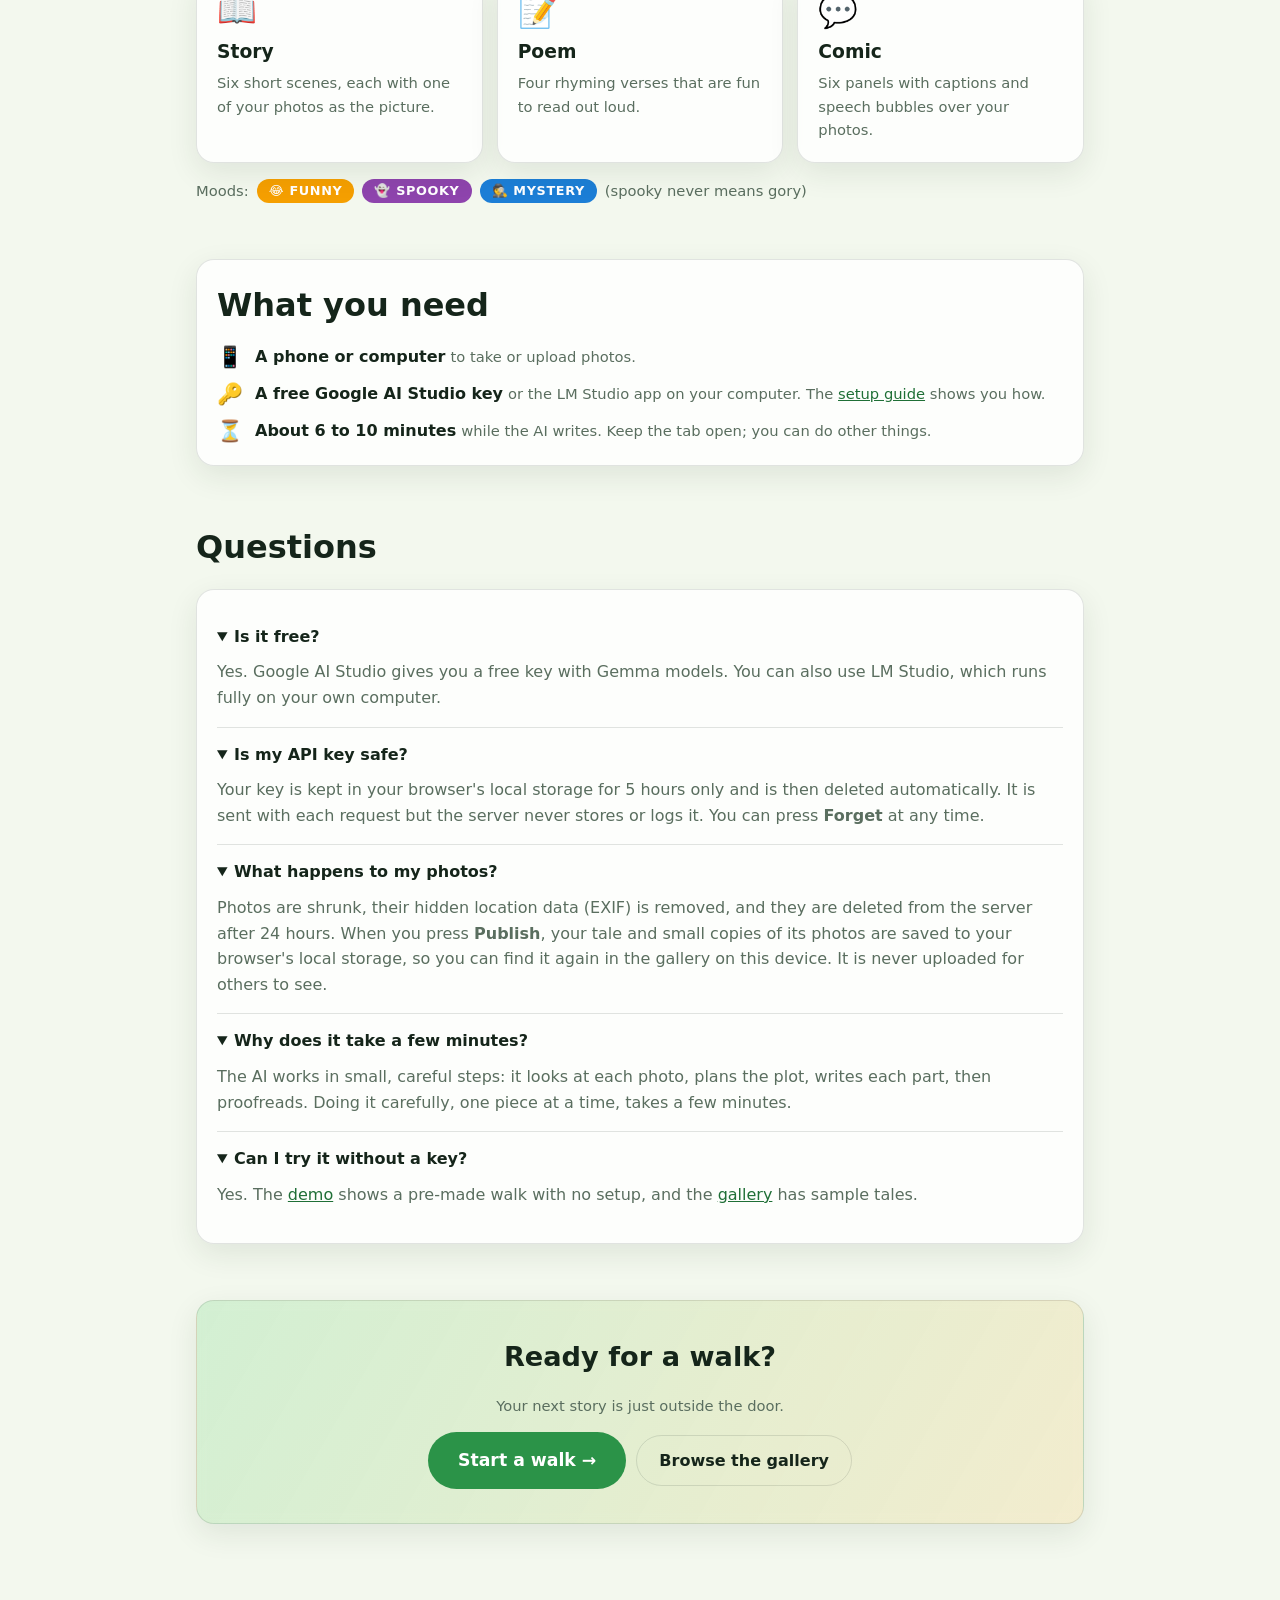
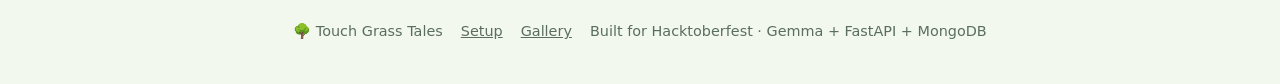
==== commit e25d2b05: "Added static" ====
--- a/app/static/index.html
+++ b/app/static/index.html
@@ -12,7 +12,7 @@
 <header class="nav"><div class="wrap">
   <a class="logo" href="index.html">🌳 Touch Grass Tales</a>
   <nav class="links" aria-label="Main">
-    <a class="btn sm cta" href="create.html">Make a tale</a><a class="l" href="#how">How it works</a><a class="l" href="gallery.html">Gallery</a><a class="l" href="setup.html">Setup</a>
+    <a class="btn sm cta" href="create.html">Create a story</a><a class="l" href="#how">How it works</a><a class="l" href="gallery.html">Gallery</a><a class="l" href="setup.html">Setup</a>
   </nav>
 </div></header>
 <main class="wrap">
@@ -50,7 +50,7 @@
 
   <section class="section" id="how">
     <span class="eyebrow">How it works</span>
-    <h2>Four steps, a few minutes</h2>
+    <h2>Four steps, about 10 minutes</h2>
     <ol class="howsteps">
       <li><b>Connect the AI once</b><p>Paste a free Google AI Studio key (2 minutes), or use LM Studio on your computer. <a href="setup.html">How?</a></p></li>
       <li><b>Go outside</b><p>Get a fun mission, like "find something that looks like a face", and take 5 to 10 photos.</p></li>
@@ -77,7 +77,7 @@
     <ul class="need">
       <li><span>📱</span><span><b>A phone or computer</b> <span class="muted">to take or upload photos.</span></span></li>
       <li><span>🔑</span><span><b>A free Google AI Studio key</b> <span class="muted">or the LM Studio app on your computer. The <a href="setup.html">setup guide</a> shows you how.</span></span></li>
-      <li><span>⏳</span><span><b>About 2 to 3 minutes</b> <span class="muted">while the AI writes. Keep the tab open; you can do other things.</span></span></li>
+      <li><span>⏳</span><span><b>About 6 to 10 minutes</b> <span class="muted">while the AI writes. Keep the tab open; you can do other things.</span></span></li>
     </ul>
   </section>
 
--- a/app/static/css/styles.css
+++ b/app/static/css/styles.css
@@ -312,15 +312,3 @@
 .gal h2 { grid-column: 1 / -1; margin: 12px 0 0; font-size: 1.15rem; }
 dialog .row.top { margin: 0 44px 10px 0; }
 .publish.done .warn { display: none; }
-
-/* sneak peek: parts appear while the rest is still being written */
-.peek { margin: 4px 0 16px; padding: 14px 16px; border-radius: 14px; border: 1px solid var(--line); background: var(--bg2); max-height: 420px; overflow-y: auto; }
-.peek .eyebrow { margin: 0; }
-.peek h3 { margin: 4px 0 6px; }
-.peek h3:empty { display: none; }
-.peek-part p { margin: .6em 0; }
-.peek-part .verse { white-space: pre-line; text-align: center; }
-.peek-part .pcap { color: #111; margin: 10px 0 6px; }
-.peek-part .bubble { color: #111; margin: 6px 0 0 10px; }
-.peek-part.fresh { animation: fadein .6s ease; }
-@keyframes fadein { from { opacity: 0; transform: translateY(6px); } }
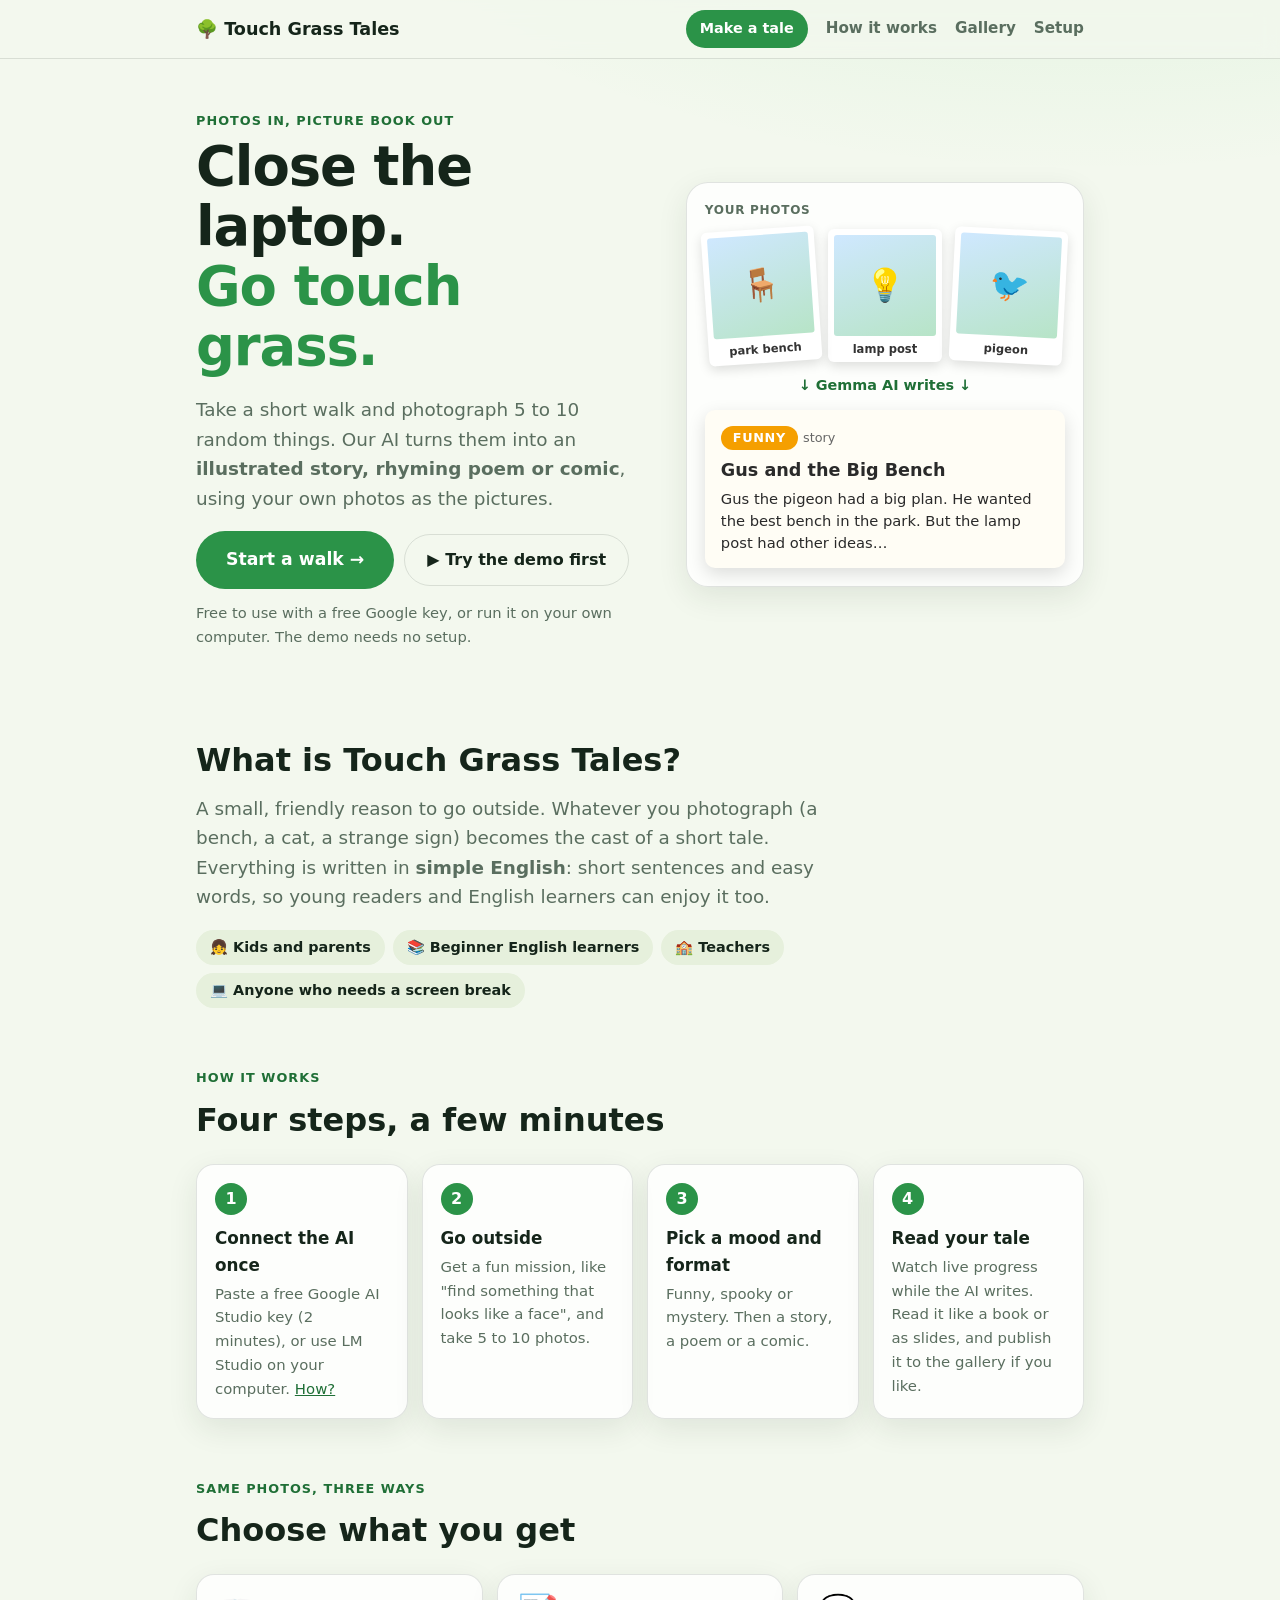
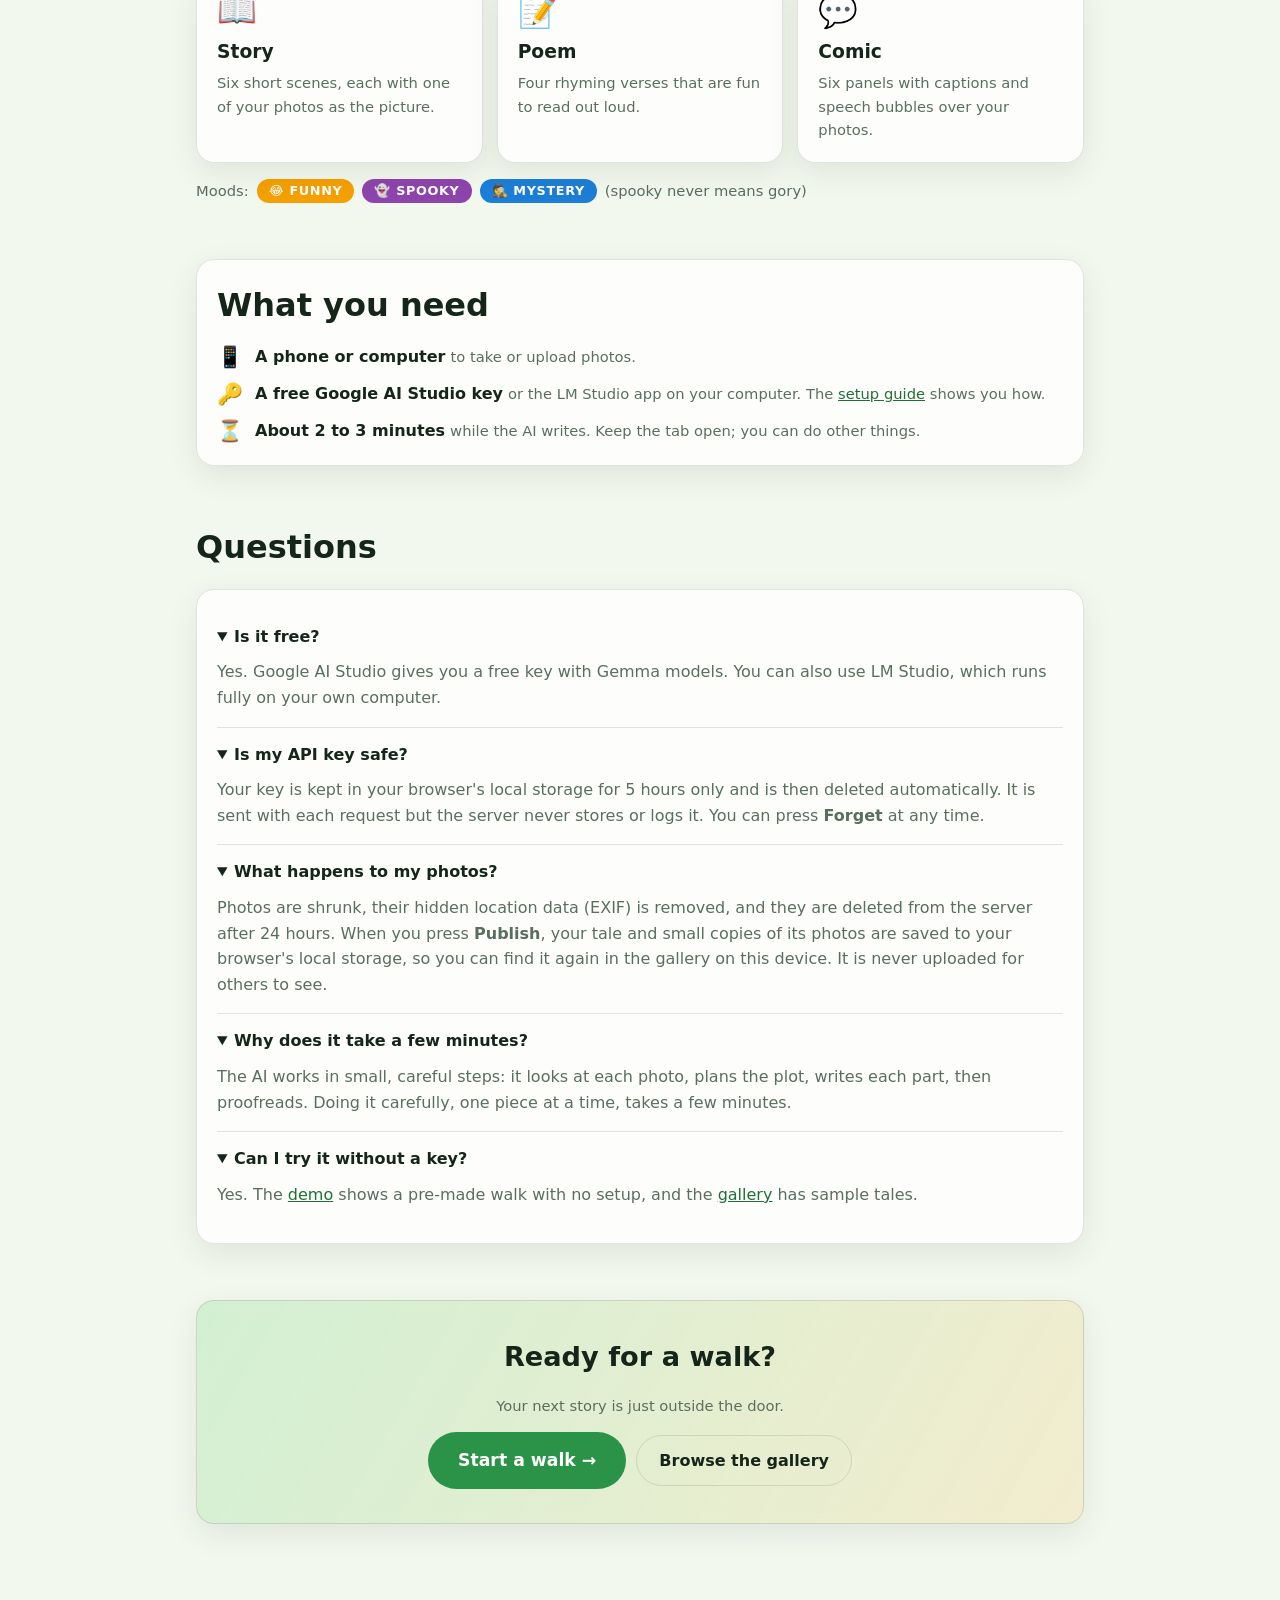
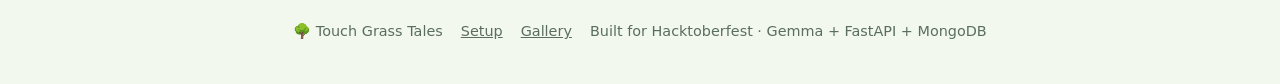
==== commit 217d39ac: "Merge pull request #3 from ritikverma-chaibrew/staging-01 Staging 01" ====
--- a/app/static/index.html
+++ b/app/static/index.html
@@ -12,7 +12,7 @@
 <header class="nav"><div class="wrap">
   <a class="logo" href="index.html">🌳 Touch Grass Tales</a>
   <nav class="links" aria-label="Main">
-    <a class="btn sm cta" href="create.html">Create a story</a><a class="l" href="#how">How it works</a><a class="l" href="gallery.html">Gallery</a><a class="l" href="setup.html">Setup</a>
+    <a class="btn sm cta" href="create.html">Make a tale</a><a class="l" href="#how">How it works</a><a class="l" href="gallery.html">Gallery</a><a class="l" href="setup.html">Setup</a>
   </nav>
 </div></header>
 <main class="wrap">
@@ -50,7 +50,7 @@
 
   <section class="section" id="how">
     <span class="eyebrow">How it works</span>
-    <h2>Four steps, about 10 minutes</h2>
+    <h2>Four steps, a few minutes</h2>
     <ol class="howsteps">
       <li><b>Connect the AI once</b><p>Paste a free Google AI Studio key (2 minutes), or use LM Studio on your computer. <a href="setup.html">How?</a></p></li>
       <li><b>Go outside</b><p>Get a fun mission, like "find something that looks like a face", and take 5 to 10 photos.</p></li>
@@ -77,7 +77,7 @@
     <ul class="need">
       <li><span>📱</span><span><b>A phone or computer</b> <span class="muted">to take or upload photos.</span></span></li>
       <li><span>🔑</span><span><b>A free Google AI Studio key</b> <span class="muted">or the LM Studio app on your computer. The <a href="setup.html">setup guide</a> shows you how.</span></span></li>
-      <li><span>⏳</span><span><b>About 6 to 10 minutes</b> <span class="muted">while the AI writes. Keep the tab open; you can do other things.</span></span></li>
+      <li><span>⏳</span><span><b>About 2 to 3 minutes</b> <span class="muted">while the AI writes. Keep the tab open; you can do other things.</span></span></li>
     </ul>
   </section>
 
--- a/app/static/css/styles.css
+++ b/app/static/css/styles.css
@@ -312,3 +312,15 @@
 .gal h2 { grid-column: 1 / -1; margin: 12px 0 0; font-size: 1.15rem; }
 dialog .row.top { margin: 0 44px 10px 0; }
 .publish.done .warn { display: none; }
+
+/* sneak peek: parts appear while the rest is still being written */
+.peek { margin: 4px 0 16px; padding: 14px 16px; border-radius: 14px; border: 1px solid var(--line); background: var(--bg2); max-height: 420px; overflow-y: auto; }
+.peek .eyebrow { margin: 0; }
+.peek h3 { margin: 4px 0 6px; }
+.peek h3:empty { display: none; }
+.peek-part p { margin: .6em 0; }
+.peek-part .verse { white-space: pre-line; text-align: center; }
+.peek-part .pcap { color: #111; margin: 10px 0 6px; }
+.peek-part .bubble { color: #111; margin: 6px 0 0 10px; }
+.peek-part.fresh { animation: fadein .6s ease; }
+@keyframes fadein { from { opacity: 0; transform: translateY(6px); } }
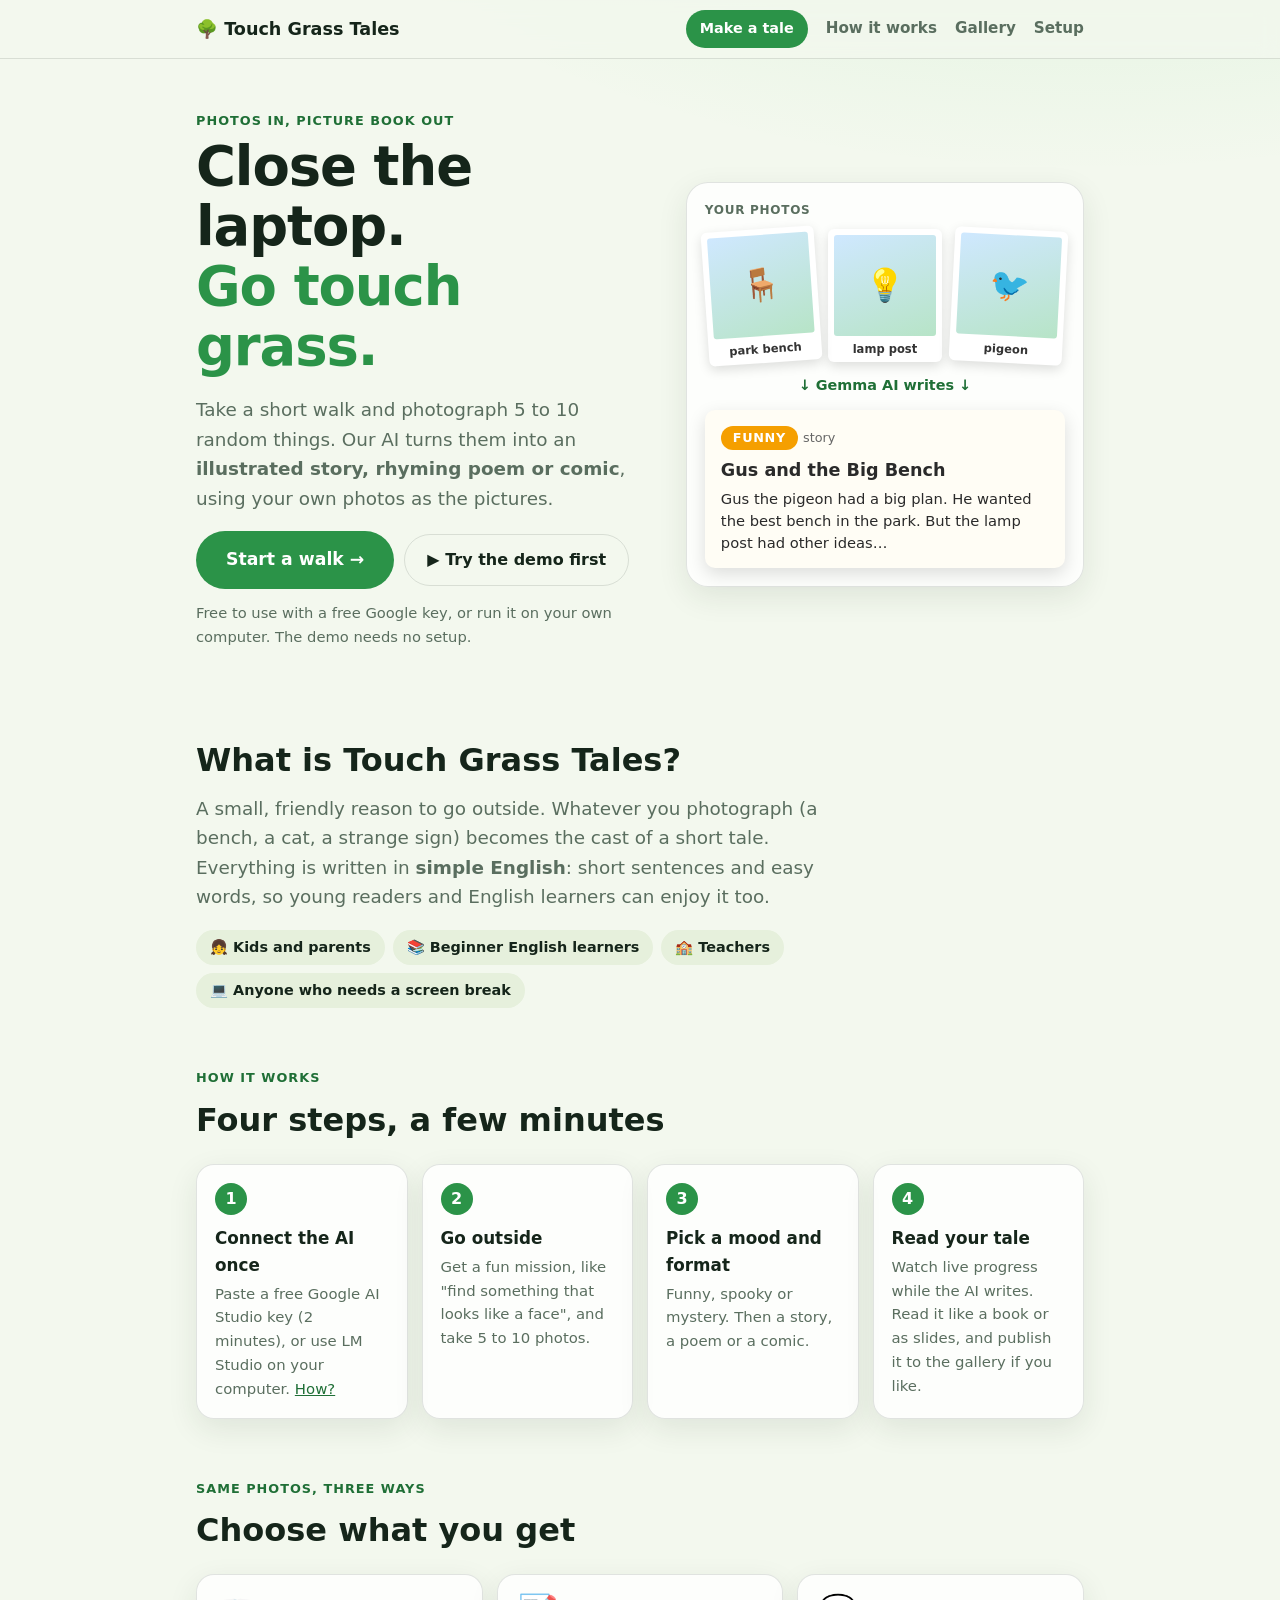
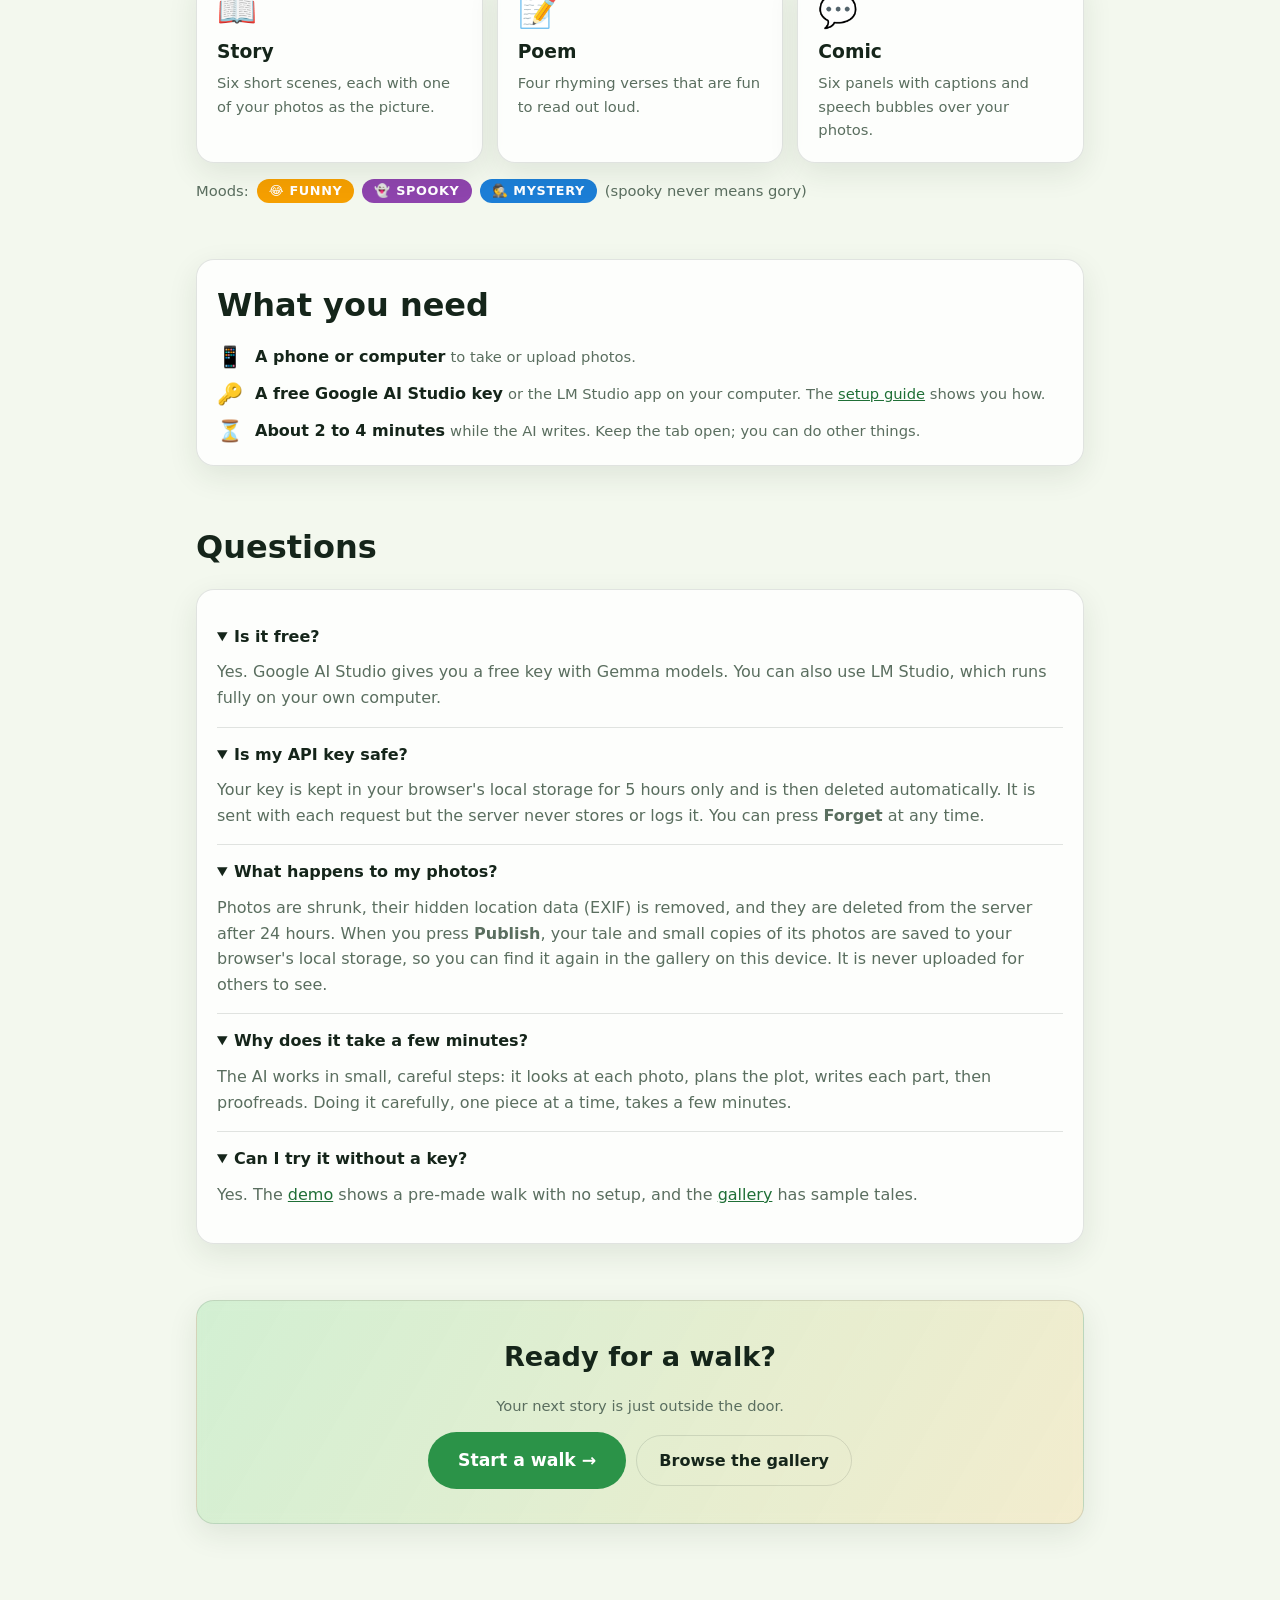
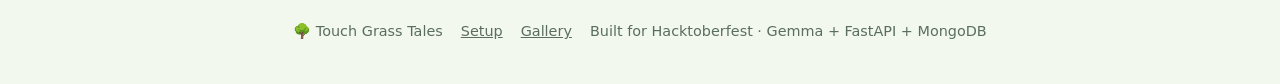
==== commit 6fa8824d: "Added static" ====
--- a/app/static/index.html
+++ b/app/static/index.html
@@ -77,7 +77,7 @@
     <ul class="need">
       <li><span>📱</span><span><b>A phone or computer</b> <span class="muted">to take or upload photos.</span></span></li>
       <li><span>🔑</span><span><b>A free Google AI Studio key</b> <span class="muted">or the LM Studio app on your computer. The <a href="setup.html">setup guide</a> shows you how.</span></span></li>
-      <li><span>⏳</span><span><b>About 2 to 3 minutes</b> <span class="muted">while the AI writes. Keep the tab open; you can do other things.</span></span></li>
+      <li><span>⏳</span><span><b>About 2 to 4 minutes</b> <span class="muted">while the AI writes. Keep the tab open; you can do other things.</span></span></li>
     </ul>
   </section>
 
--- a/app/static/css/styles.css
+++ b/app/static/css/styles.css
@@ -324,3 +324,27 @@
 .peek-part .bubble { color: #111; margin: 6px 0 0 10px; }
 .peek-part.fresh { animation: fadein .6s ease; }
 @keyframes fadein { from { opacity: 0; transform: translateY(6px); } }
+
+/* photo check panel: what is happening to each photo, then what was found */
+.activity { margin: 4px 0 16px; padding: 14px 16px; border-radius: 14px; border: 1px solid var(--line); background: var(--bg2); }
+.activity .eyebrow { margin: 0; }
+.act-line { margin: 6px 0 10px; font-size: .92rem; }
+.act-line:empty { display: none; }
+.act-photos { display: grid; gap: 10px; grid-template-columns: repeat(auto-fill, minmax(130px, 1fr)); }
+.act-card { border: 1px solid var(--line); border-radius: 12px; padding: 6px; background: var(--card); transition: border-color .2s, opacity .2s; }
+.act-card img { display: block; width: 100%; aspect-ratio: 4 / 3; object-fit: cover; border-radius: 8px; background: var(--bg); }
+.act-card.s-pending { opacity: .55; }
+.act-card.s-running { border-color: var(--green); box-shadow: 0 0 0 3px #51cf6626; }
+.act-card.s-retrying { border-color: var(--amber); }
+.act-card.s-failed { border-color: var(--red); }
+.act-label { display: flex; align-items: center; gap: 6px; margin: 6px 2px 2px; font-size: .88rem; }
+.act-label .dot { width: 16px; height: 16px; font-size: .6rem; }
+.act-card.s-running .dot { border-color: var(--green); border-top-color: transparent; animation: spin .8s linear infinite; }
+.act-card.s-retrying .dot { border-color: var(--amber); border-top-color: transparent; animation: spin .8s linear infinite; }
+.act-card.s-done .dot { background: var(--green); border-color: var(--green); }
+.act-card.s-failed .dot { background: var(--red); border-color: var(--red); }
+.act-msg { font-size: .8rem; color: var(--muted); margin: 0 2px 2px; }
+.act-card.s-running .act-msg { color: var(--green-d); font-weight: 600; }
+.act-card .chips { margin: 4px 0 0; }
+.act-card .chips span, .act-summary .chips span { font-size: .75rem; }
+.act-summary { margin-top: 8px; }
